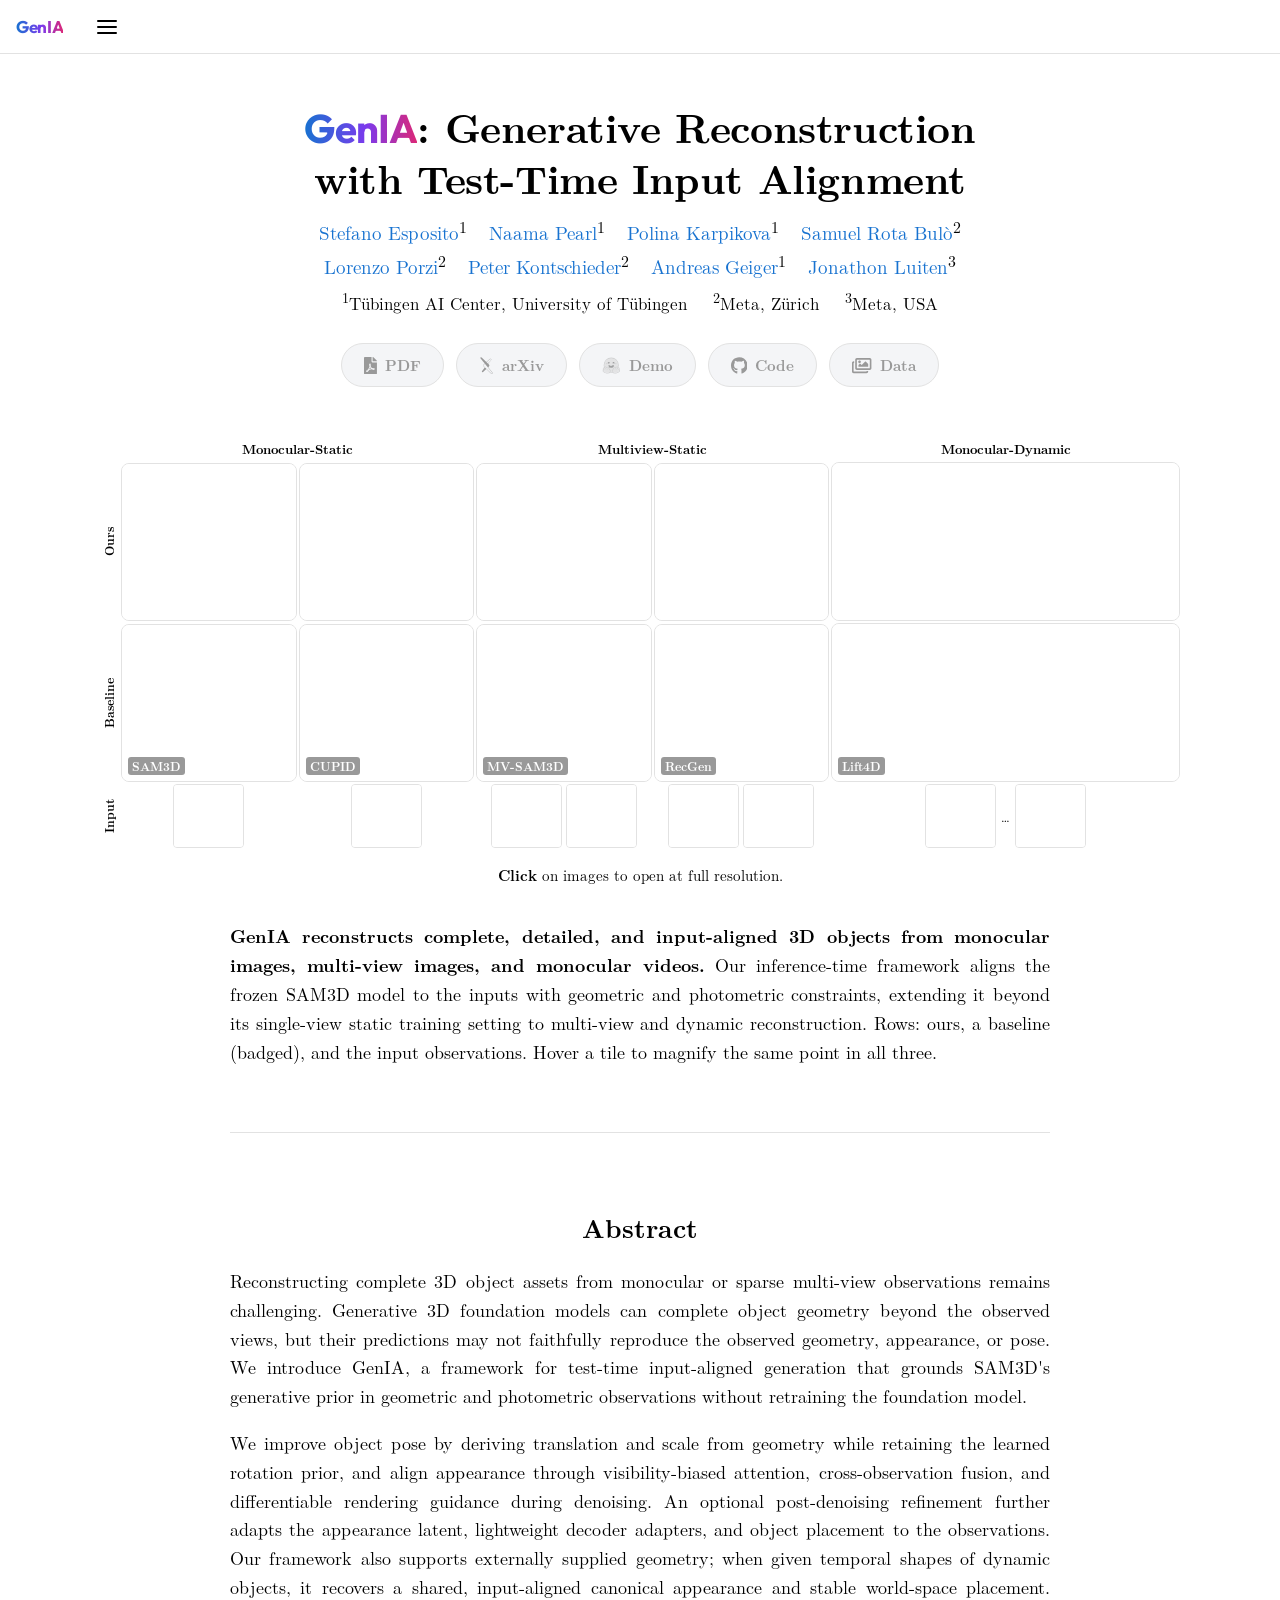
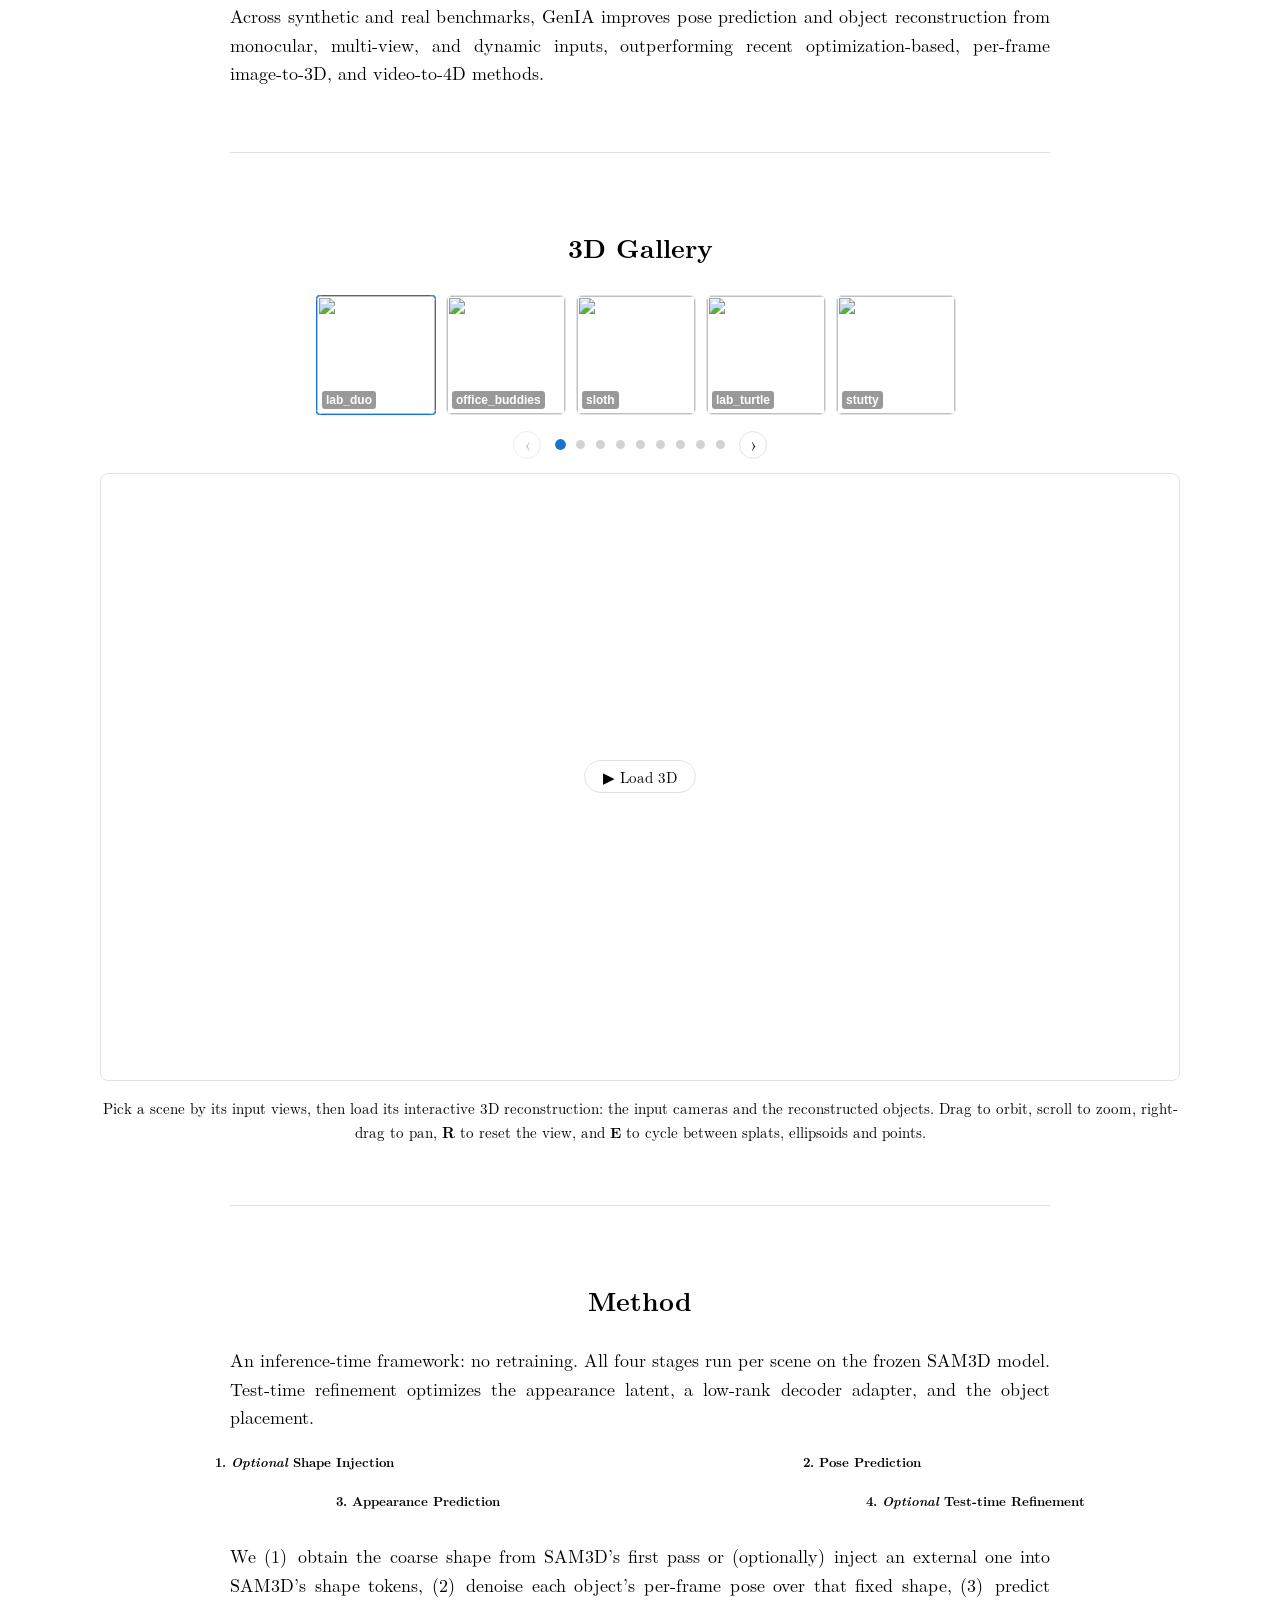
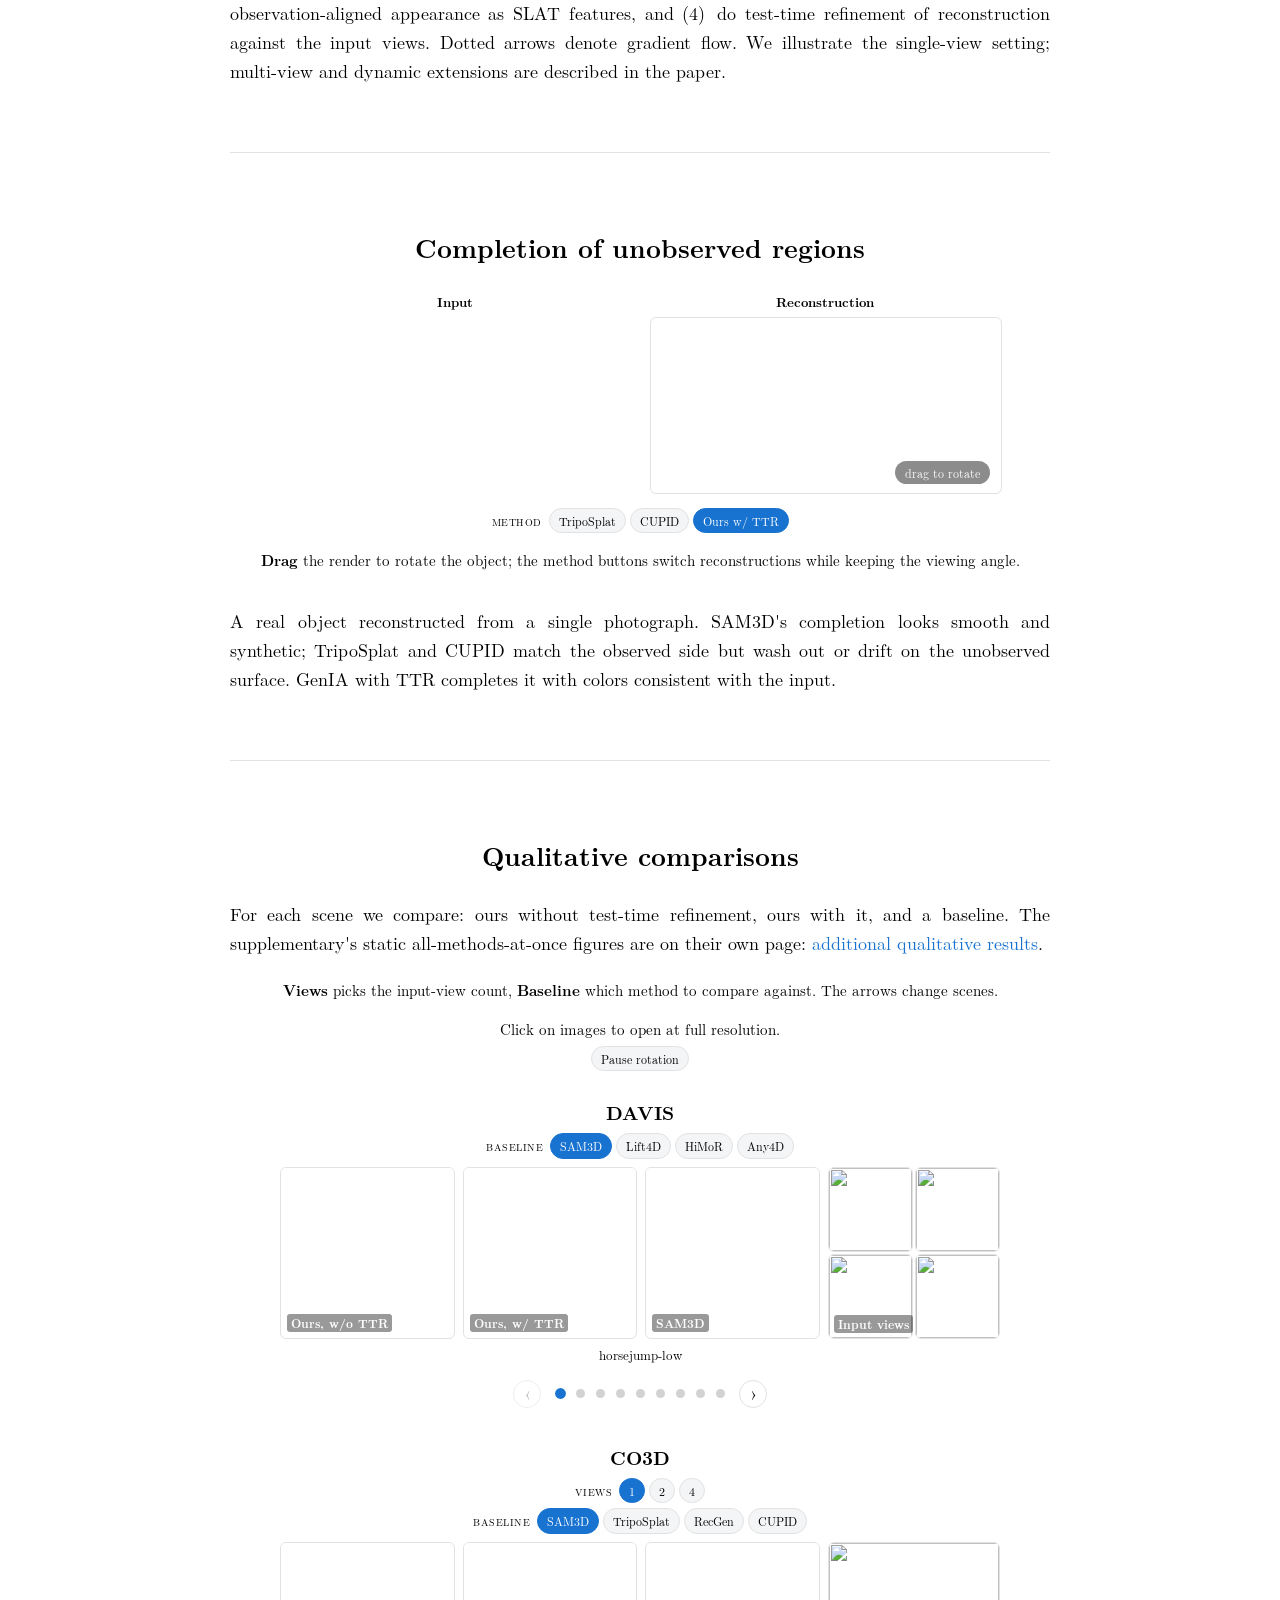
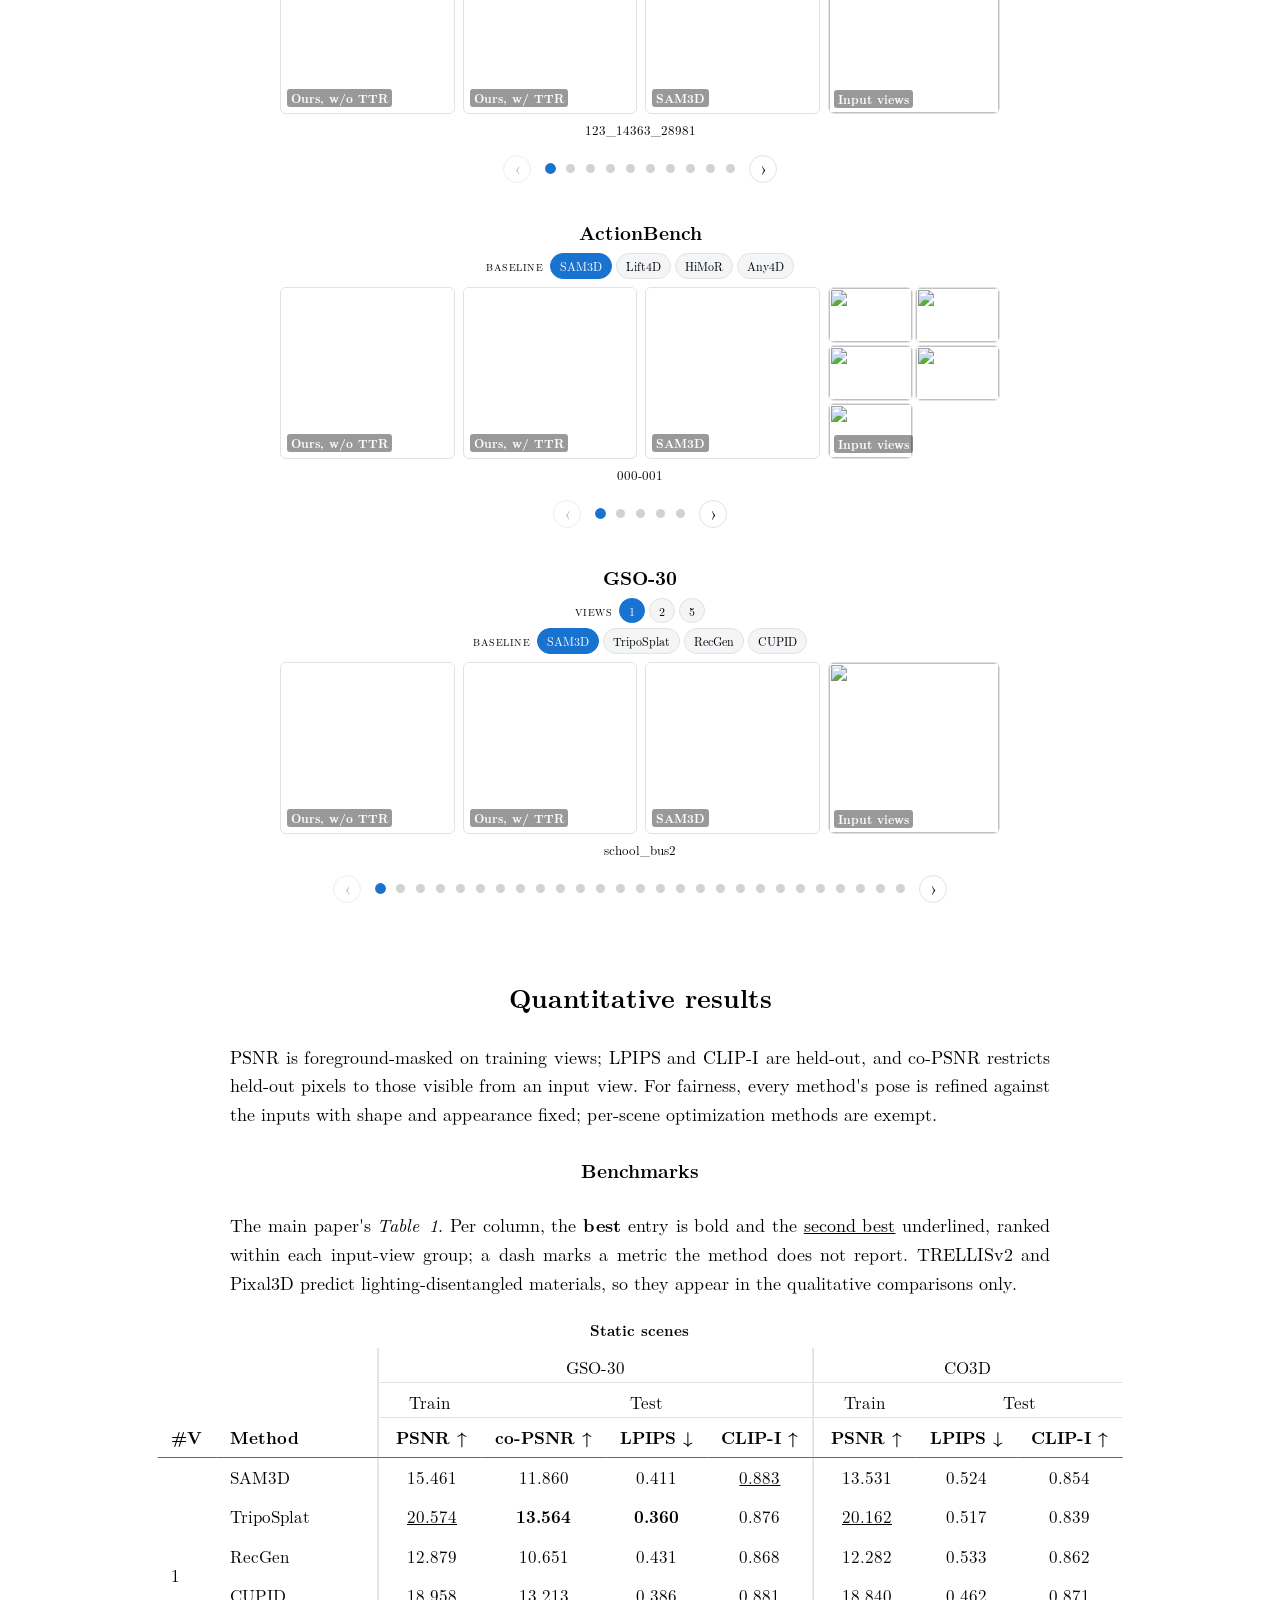
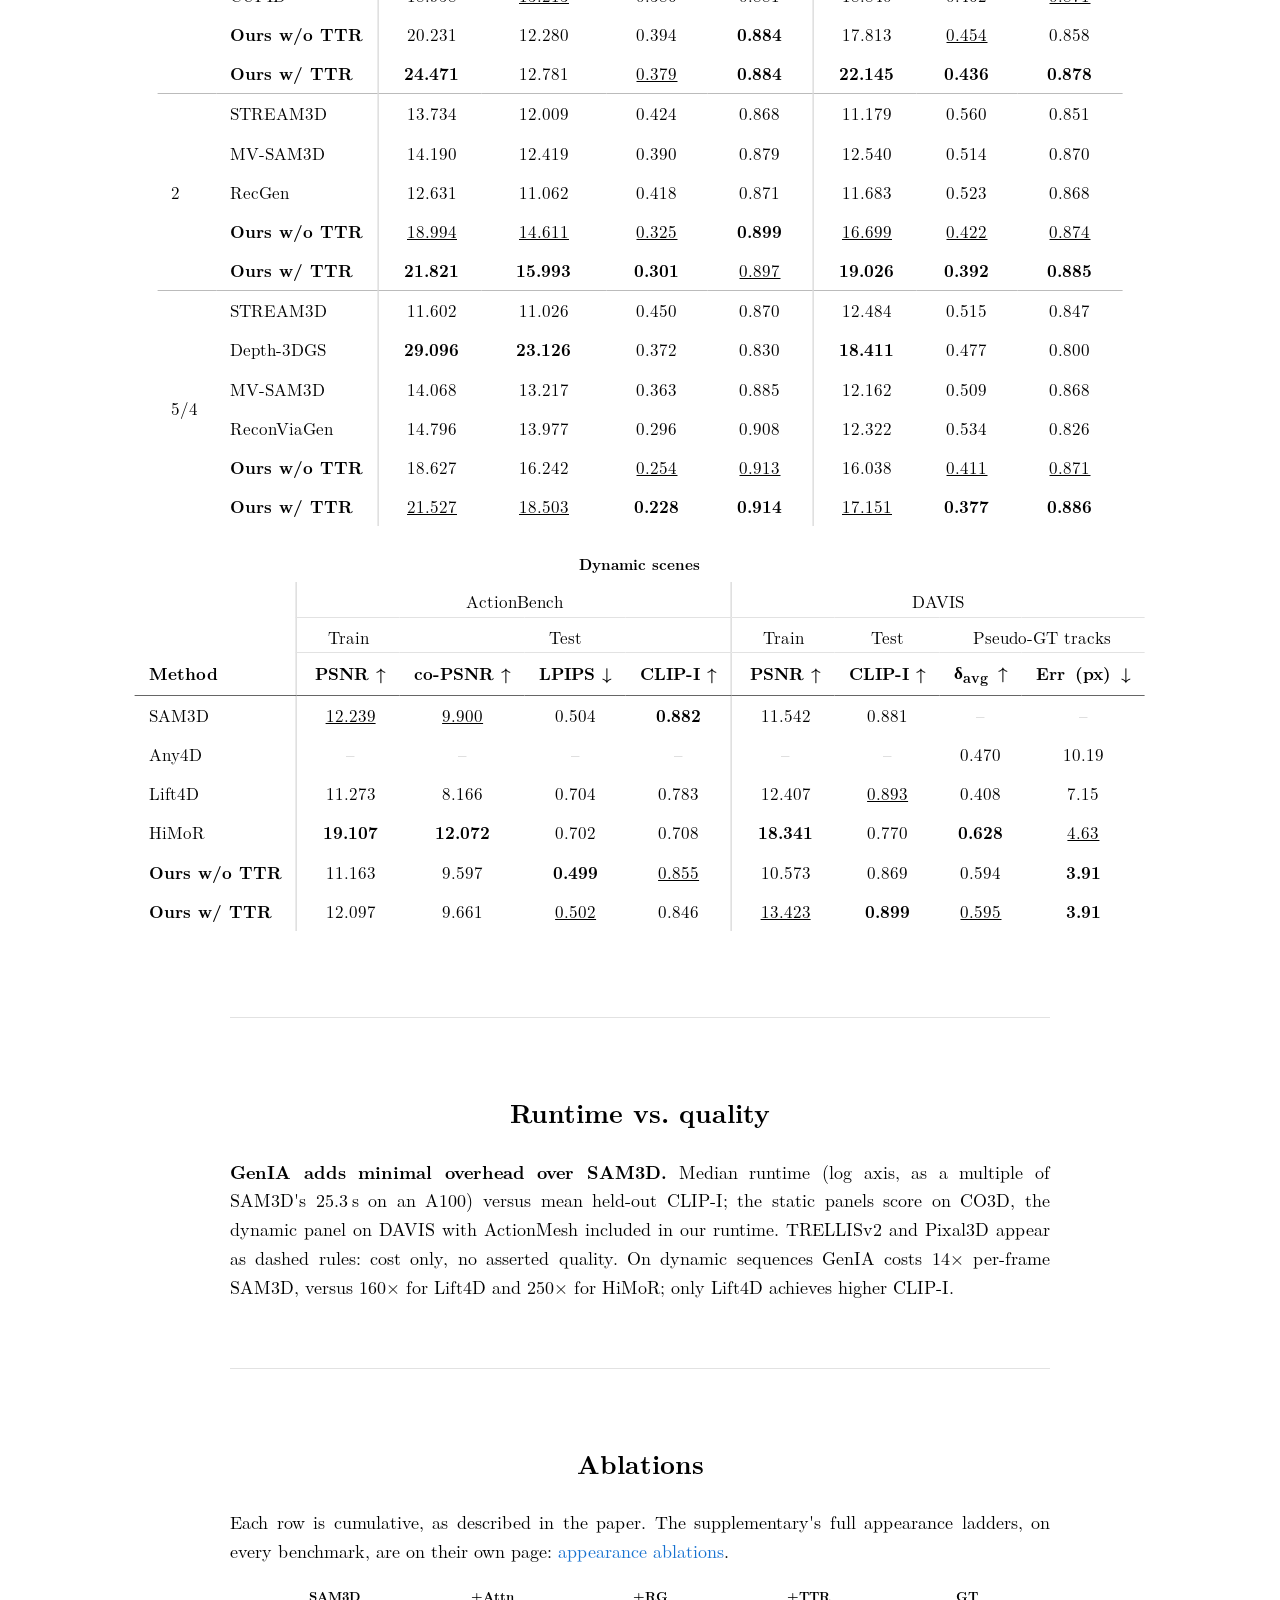
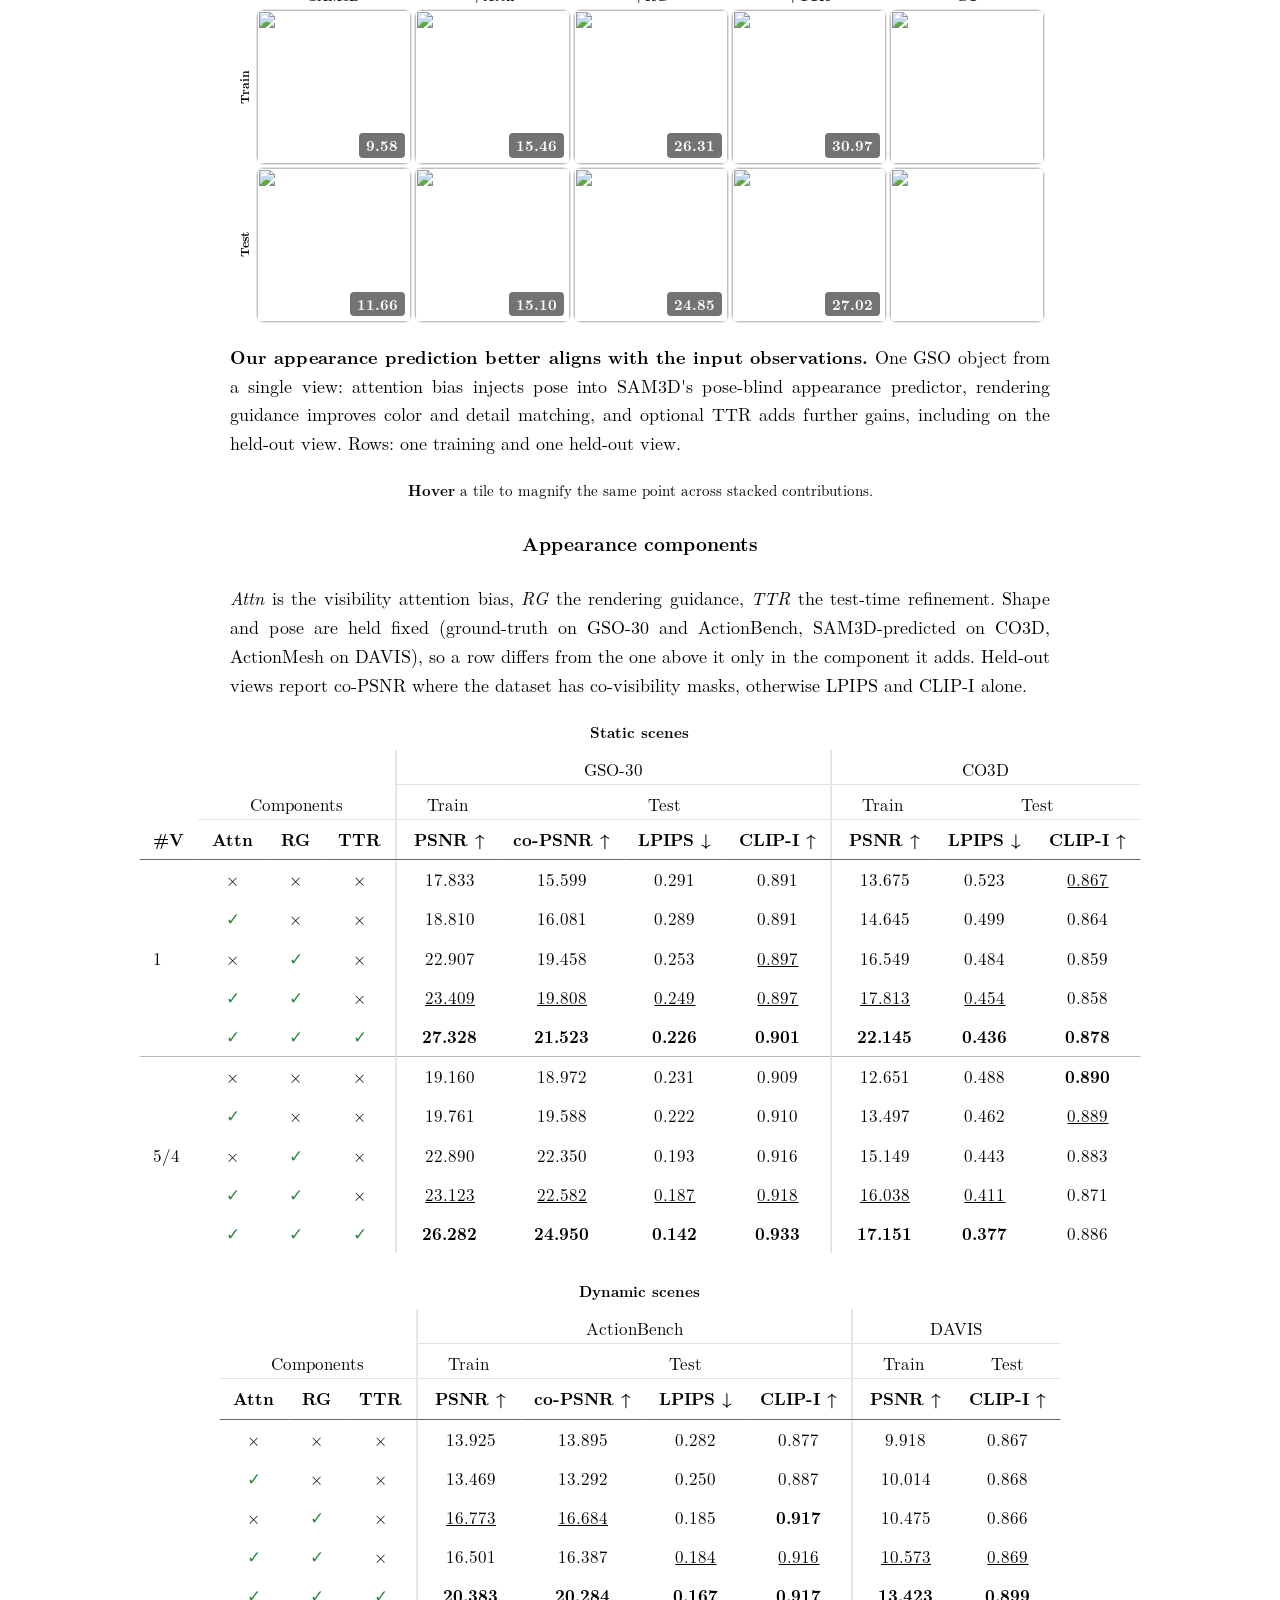
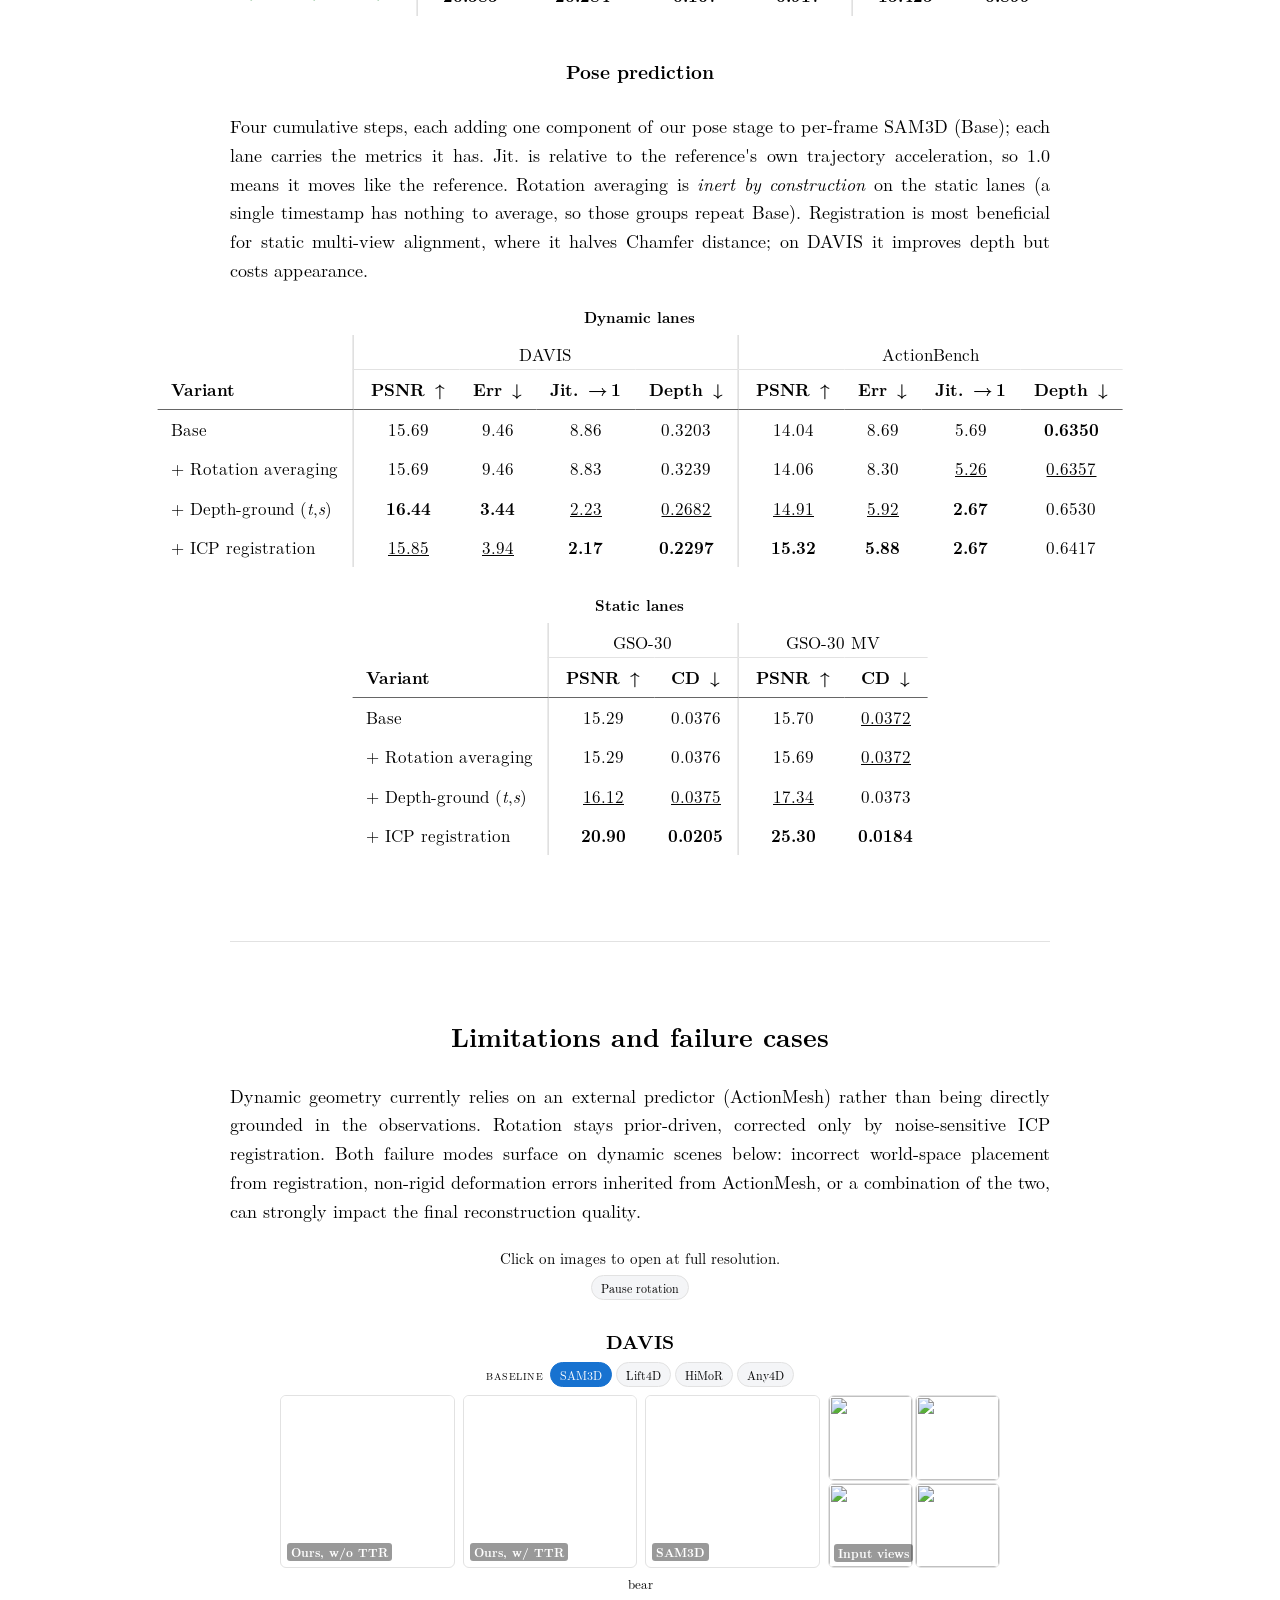
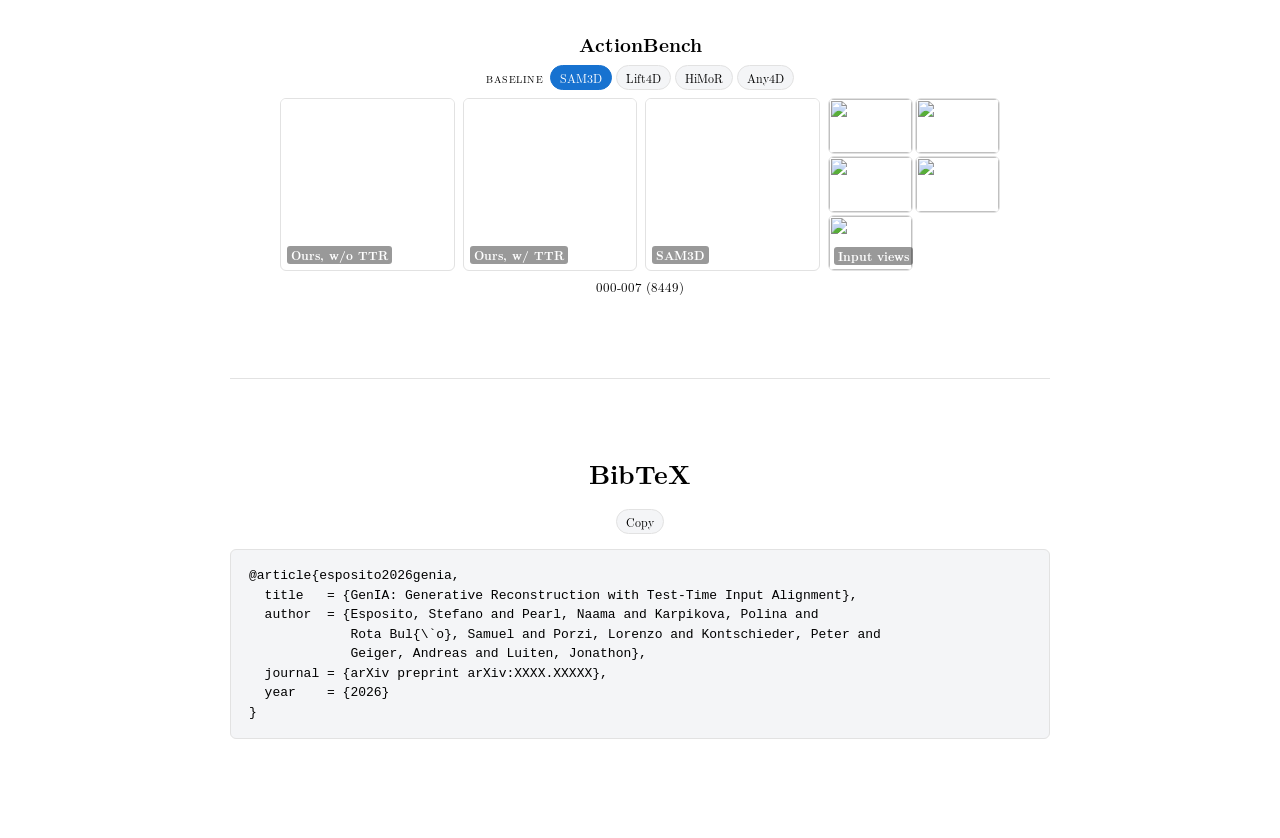
==== index.html @ c3c8086b "GenIA project page Static site (index.html, qualitative.html, ablations.html, css/, js/) with the ge" ====
<!DOCTYPE html>
<html lang="en" data-theme="light">
<head>
<meta charset="utf-8">
<meta name="viewport" content="width=device-width, initial-scale=1">
<!-- <meta name="robots" content="noindex, nofollow"> -->
<title>GenIA: Generative Reconstruction with Test-Time Input Alignment</title>
<link rel="icon" href="data:image/svg+xml,%3Csvg xmlns=%22http://www.w3.org/2000/svg%22 viewBox=%220 0 100 100%22%3E%3Ctext y=%22.9em%22 font-size=%2290%22%3E%F0%9F%90%A2%3C/text%3E%3C/svg%3E">
<!-- No CDN, no web fonts, no analytics: code, styles and fonts are all local.
     The only other host is the media, loaded from Google Cloud Storage
     (`assetBase` in data.js; see js/app.js and upload_assets.py). -->
<!-- Always light for now: data-theme="light" on <html> overrides the system
     preference, and the saved-choice script below is off. To re-enable dark
     mode: drop data-theme from <html>, set color-scheme to "light dark",
     restore the script, and call wireThemeToggle() in js/app.js. -->
<meta name="color-scheme" content="light">
<!-- <script>try { var t = localStorage.getItem('genia-theme'); if (t === 'dark' || t === 'light') document.documentElement.setAttribute('data-theme', t); } catch (e) {}</script> -->
<link rel="stylesheet" href="css/app.css">
</head>
<body>

<!-- ====================================================================== -->
<!-- Sticky section nav. Smooth scrolling is CSS (scroll-behavior on <html>); -->
<!-- js/app.js only lights up the link for the section you are in.            -->
<!-- ====================================================================== -->
<nav class="navbar" id="navbar">
  <div class="navbar-inner">
    <a class="navbar-brand" href="#top"><span class="title-brand">GenIA</span></a>
    <ul class="navbar-links">
      <li><a href="#abstract">Abstract</a></li>
      <li><a href="#gallery3d-sec">Gallery</a></li>
      <li><a href="#method">Method</a></li>
      <li><a href="#completion-sec">Completion</a></li>
      <li><a href="#comparisons-sec">Comparisons</a></li>
      <li><a href="#quantitative">Tables</a></li>
      <li><a href="#runtime-sec">Runtime</a></li>
      <li><a href="#ablations">Ablations</a></li>
      <li><a href="#limitations-sec">Limits</a></li>
      <li><a href="qualitative.html">More results &rarr;</a></li>
      <li><a href="ablations.html">More ablations &rarr;</a></li>
      <li><a href="#bibtex-section">BibTeX</a></li>
    </ul>
  </div>
</nav>

<!-- ====================================================================== -->
<!-- Header                                                                  -->
<!-- ====================================================================== -->
<header class="hero page" id="top">
  <h1 class="title">
    <span class="title-brand">GenIA</span>: Generative Reconstruction<br>with Test-Time Input Alignment
  </h1>
  <p class="authors">
    <span><a href="https://s-esposito.github.io">Stefano Esposito</a><sup>1</sup></span>
    <span><a href="https://naamapearl.github.io/">Naama Pearl</a><sup>1</sup></span>
    <span><a href="https://poliik.github.io/">Polina Karpikova</a><sup>1</sup></span>
    <span><a href="https://scholar.google.com/citations?user=484sccEAAAAJ&amp;hl=it">Samuel Rota Bul&ograve;</a><sup>2</sup></span>
    <br>
    <span><a href="https://scholar.google.it/citations?user=vW1gaVEAAAAJ&amp;hl=it">Lorenzo Porzi</a><sup>2</sup></span>
    <span><a href="https://scholar.google.co.uk/citations?user=CxbDDRMAAAAJ&amp;hl=en">Peter Kontschieder</a><sup>2</sup></span>
    <span><a href="https://www.cvlibs.net/">Andreas Geiger</a><sup>1</sup></span>
    <span><a href="https://scholar.google.com/citations?user=XpOqG0cAAAAJ&amp;hl=en">Jonathon Luiten</a><sup>3</sup></span>
  </p>
  <p class="affiliations">
    <span><sup>1</sup>T&uuml;bingen AI Center, University of T&uuml;bingen</span>
    <span><sup>2</sup>Meta, Z&uuml;rich</span>
    <span><sup>3</sup>Meta, USA</span>
  </p>

  <ul class="links" id="links">
    <!-- populated from PAGE_DATA.links (data.js) -->
  </ul>
</header>

<main class="page">

  <!-- ==================================================================== -->
  <!-- Teaser                                                                -->
  <!-- ==================================================================== -->
  <section>
    <div id="teaser"></div>
    <p class="small muted center"><strong>Click</strong> on images to open at full resolution.</p>
    <p class="section-blurb">
      <strong>GenIA reconstructs complete, detailed, and input-aligned 3D
      objects from monocular images, multi-view images, and monocular
      videos.</strong> Our inference-time framework aligns the frozen SAM3D
      model to the inputs with geometric and photometric constraints,
      extending it beyond its single-view static training setting to
      multi-view and dynamic reconstruction. Rows: ours, a baseline (badged),
      and the input observations. Hover a tile to magnify the same point in
      all three.
    </p>
  </section>

  <hr class="rule">

  <!-- ==================================================================== -->
  <!-- Abstract                                                              -->
  <!-- ==================================================================== -->
  <section class="column" id="abstract">
    <h2 class="section-title">Abstract</h2>
    <p class="justify">
      Reconstructing complete 3D object assets from monocular or sparse
      multi-view observations remains challenging. Generative 3D foundation
      models can complete object geometry beyond the observed views, but their
      predictions may not faithfully reproduce the observed geometry,
      appearance, or pose. We introduce GenIA, a framework for test-time
      input-aligned generation that grounds SAM3D's generative prior in
      geometric and photometric observations without retraining the foundation
      model.
    </p>
    <p class="justify">
      We improve object pose by deriving translation and scale from geometry
      while retaining the learned rotation prior, and align appearance through
      visibility-biased attention, cross-observation fusion, and differentiable
      rendering guidance during denoising. An optional post-denoising
      refinement further adapts the appearance latent, lightweight decoder
      adapters, and object placement to the observations. Our framework also
      supports externally supplied geometry; when given temporal shapes of
      dynamic objects, it recovers a shared, input-aligned canonical appearance
      and stable world-space placement. Across synthetic and real benchmarks,
      GenIA improves pose prediction and object reconstruction from monocular,
      multi-view, and dynamic inputs, outperforming recent optimization-based,
      per-frame image-to-3D, and video-to-4D methods.
    </p>
  </section>

  <hr class="rule">

  <!-- ==================================================================== -->
  <!-- 3D gallery  (built by js/app.js from data.js; see mountGallery3d)     -->
  <!-- ==================================================================== -->
  <section id="gallery3d-sec">
    <h2 class="section-title">3D Gallery</h2>
    <div id="gallery3d"></div>
    <p class="small muted center">
      Pick a scene by its input views, then load its interactive 3D
      reconstruction: the input cameras and the reconstructed objects. Drag to orbit,
      scroll to zoom, right-drag to pan, <strong>R</strong> to reset the view,
      and <strong>E</strong> to cycle between splats, ellipsoids and points.
    </p>
  </section>

  <hr class="rule">

  <!-- ==================================================================== -->
  <!-- Method                                                                -->
  <!-- ==================================================================== -->
  <section id="method">
    <h2 class="section-title">Method</h2>
    <p class="section-blurb">
      An inference-time framework: no retraining. All four stages run per
      scene on the frozen SAM3D model. Test-time refinement optimizes
      the appearance latent, a low-rank decoder adapter, and the object
      placement.
    </p>
    <div id="pipeline"></div>
    <p class="section-blurb">
      We (1)&nbsp;obtain the coarse shape from SAM3D’s first pass or (optionally) inject an external
      one into SAM3D’s shape tokens, (2)&nbsp;denoise each object’s per-frame pose over that fixed shape, (3)&nbsp;predict observation-aligned
      appearance as SLAT features, and (4)&nbsp;do test-time refinement of reconstruction against the input views. Dotted
      arrows denote gradient flow. We illustrate the single-view setting; multi-view and dynamic extensions are described in the paper.
    </p>
  </section>

  <hr class="rule">

  <!-- ==================================================================== -->
  <!-- Completion figure  (panels mounted by js/app.js from data.js)         -->
  <!-- ==================================================================== -->
  <section id="completion-sec">
    <h2 class="section-title">Completion of unobserved regions</h2>
    <div id="completion"></div>
    <p class="small muted center"><strong>Drag</strong> the render to rotate the object; the method
      buttons switch reconstructions while keeping the viewing angle.</p>
    <p class="section-blurb">
      A real object reconstructed from a single photograph. SAM3D's completion
      looks smooth and synthetic; TripoSplat and CUPID match the observed side
      but wash out or drift on the unobserved surface. GenIA with TTR
      completes it with colors consistent with the input.
    </p>
  </section>

  <hr class="rule">

  <!-- ==================================================================== -->
  <!-- Qualitative comparisons  (built by js/app.js from data.js)            -->
  <!-- ==================================================================== -->
  <section id="comparisons-sec">
    <h2 class="section-title">Qualitative comparisons</h2>
    <p class="section-blurb">
      For each scene we compare: ours without test-time refinement,
      ours with it, and a baseline. The supplementary's
      static all-methods-at-once figures are on their own page:
      <a href="qualitative.html">additional qualitative results</a>.
    </p>
    <p class="small muted center">
      <strong>Views</strong> picks the
      input-view count, <strong>Baseline</strong> which method to compare against. The arrows change scenes.
    </p>
    
    <div id="comparisons"></div>
  </section>

  <!-- ==================================================================== -->
  <!-- Quantitative results  (built by js/app.js from tables.js)             -->
  <!-- ==================================================================== -->
  <section id="quantitative">
    <h2 class="section-title">Quantitative results</h2>
    <p class="section-blurb">
      PSNR is foreground-masked on training views; LPIPS and CLIP-I are
      held-out, and co-PSNR restricts held-out pixels to those visible from an
      input view. For fairness, every method's pose is refined against the
      inputs with shape and appearance fixed; per-scene optimization methods
      are exempt.
    </p>
    <div id="tables-results"></div>
  </section>

  <hr class="rule">

  <!-- ==================================================================== -->
  <!-- Runtime vs quality  (image mounted by js/app.js from data.js)         -->
  <!-- ==================================================================== -->
  <section id="runtime-sec">
    <h2 class="section-title">Runtime vs. quality</h2>
    <div id="runtime"></div>
    <p class="section-blurb">
      <strong>GenIA adds minimal overhead over SAM3D.</strong> Median runtime
      (log axis, as a multiple of SAM3D's 25.3&thinsp;s on an A100) versus
      mean held-out CLIP-I; the static panels score on CO3D, the dynamic panel
      on DAVIS with ActionMesh included in our runtime. TRELLISv2 and Pixal3D
      appear as dashed rules: cost only, no asserted quality. On dynamic
      sequences GenIA costs 14&times; per-frame SAM3D, versus 160&times; for
      Lift4D and 250&times; for HiMoR; only Lift4D achieves higher CLIP-I.
    </p>
  </section>

  <hr class="rule">

  <!-- ==================================================================== -->
  <!-- Ablations  (built by js/app.js from tables.js)                        -->
  <!-- ==================================================================== -->
  <section id="ablations">
    <h2 class="section-title">Ablations</h2>
    <p class="section-blurb">
      Each row is cumulative, as described in the paper. The
      supplementary's full appearance ladders, on every benchmark, are on their
      own page: <a href="ablations.html">appearance ablations</a>.
    </p>
    <div id="appearance"></div>
    <p class="section-blurb">
      <strong>Our appearance prediction better aligns with the input
      observations.</strong> One GSO object from a single view: attention bias
      injects pose into SAM3D's pose-blind appearance predictor, rendering
      guidance improves color and detail matching, and optional TTR adds
      further gains, including on the held-out view. Rows: one training and
      one held-out view.
    </p>
    <p class="small muted center">
      <strong>Hover</strong> a tile to magnify the same point across stacked contributions.
    </p>
    
    <div id="tables-ablations"></div>
  </section>

  <hr class="rule">

  <!-- ==================================================================== -->
  <!-- Limitations and failure cases  (built by js/app.js from data.js)      -->
  <!-- ==================================================================== -->
  <section id="limitations-sec">
    <h2 class="section-title">Limitations and failure cases</h2>
    <p class="section-blurb">
      Dynamic geometry currently relies on an external predictor
      (ActionMesh) rather than being directly grounded in the observations.
      Rotation stays prior-driven, corrected only by noise-sensitive
      ICP registration. Both failure modes surface on dynamic scenes below:
      incorrect world-space placement from registration, non-rigid
      deformation errors inherited from ActionMesh, or a combination of the
      two, can strongly impact the final reconstruction quality.
    </p>
    <div id="limitations"></div>
  </section>

  <hr class="rule">

  <!-- ==================================================================== -->
  <!-- BibTeX — arXiv entry with a placeholder id (XXXX.XXXXX) until the     -->
  <!-- preprint is out; fill in the real id then. The Copy button is wired by -->
  <!-- wireCopy() in app.js.                                                  -->
  <!-- ==================================================================== -->
  <section class="column" id="bibtex-section">
    <h2 class="section-title">BibTeX</h2>
    <p class="center small">
      <button type="button" class="chip" id="copy-bibtex">Copy</button>
    </p>
<pre class="bibtex" id="bibtex">@article{esposito2026genia,
  title   = {GenIA: Generative Reconstruction with Test-Time Input Alignment},
  author  = {Esposito, Stefano and Pearl, Naama and Karpikova, Polina and
             Rota Bul{\`o}, Samuel and Porzi, Lorenzo and Kontschieder, Peter and
             Geiger, Andreas and Luiten, Jonathon},
  journal = {arXiv preprint arXiv:XXXX.XXXXX},
  year    = {2026}
}</pre>
  </section>

  <footer class="page-footer column">
    <!-- empty for now; the footer is hidden in css/app.css until it has content -->
  </footer>

</main>

<script src="data.js"></script>
<script src="tables.js"></script>
<script src="js/app.js"></script>
</body>
</html>
---- css/app.css ----
/* ---------------------------------------------------------------------------
 * GenIA project page — styling.
 *
 * Deliberately dependency-free: no Bootstrap, no CDN, and the body font below
 * is EMBEDDED (a data: URI, no request) rather than linked from a font CDN.
 * The only external host the page talks to is the media bucket (data.js
 * `assetBase`).
 * Visual identity follows https://dorverbin.github.io/refnerf/ (link colors,
 * narrow centered column, pill link row).
 *
 * Light and dark themes (tokens in :root). Every render is composited on WHITE,
 * so media stays on --media-bg (white) in both: the dark theme darkens the page
 * around the figures, never the figures themselves.
 * ------------------------------------------------------------------------- */

/* Latin Modern Roman: the OTF re-release of Computer Modern, which is what the
 * paper itself renders in — main.tex loads no font package (`times` is
 * commented out in sty/preamble.tex), so LaTeX's `article` class default
 * stands. Subsetted to this page's own character set (Latin-1 + the arrows,
 * dashes, delta and checkmark its tables and captions use — see
 * scripts/subset_lm.py in the repo's tooling notes) and embedded as WOFF2, so
 * matching the paper costs no network request. Weight/style pick the right
 * face automatically through ordinary CSS bold/italic. */
@font-face {
  font-family: 'LM Roman';
  font-weight: 400;
  font-style: normal;
  font-display: swap;
  src: url([data-uri]) format('woff2');
}
@font-face {
  font-family: 'LM Roman';
  font-weight: 400;
  font-style: italic;
  font-display: swap;
  src: url([data-uri]) format('woff2');
}
@font-face {
  font-family: 'LM Roman';
  font-weight: 700;
  font-style: normal;
  font-display: swap;
  src: url([data-uri]) format('woff2');
}
@font-face {
  font-family: 'LM Roman';
  font-weight: 700;
  font-style: italic;
  font-display: swap;
  src: url([data-uri]) format('woff2');
}

:root {
  --link: #1772d0;
  --link-hover: #f09228;
  --ink: #000;
  --ink-soft: #000;
  --rule: #e2e2e2;
  --chip: #f4f5f7;
  --chip-active: #1772d0;
  /* Surfaces and lines (the dark theme below redefines all of these). */
  --bg: #fff;
  --nav-bg: rgba(255, 255, 255, 0.94);
  --media-bg: #fff;          /* renders are composited on white: media stays on white in BOTH themes */
  --rule-strong: #666;       /* table header underline */
  --rule-mid: #bbb;          /* table row-group separator */
  --divider: #ccc;           /* dataset / figure-group dividers */
  --muted: #aaa;
  --faint: #d2d2d2;          /* pager dots */
  --disabled-bg: #fafafa;
  --disabled-border: #eee;
  --disabled-ink: #b5b5b5;
  --pill-bg: #262626;
  --pill-ink: #fff;
  --pill-off-ink: #999;
  --mark-on: #2e8b3d;
  --mark-fail: #c0392b;
  --mark-warn: #d68910;
  --note-bg: #fdf7e7;
  --note-border: #f0d9a0;
  --brand-a: #1772d0;
  --brand-b: #7c3aed;
  --brand-c: #db2777;
  --scroll-shadow: rgba(0, 0, 0, 0.18);
  --surface: #fff;           /* raised elements: dropdown menu, pager buttons */
  --shadow: rgba(0, 0, 0, 0.08);
  --page: 1080px;
  --column: 820px;

  /* Type scale — EVERY font-size on the page reads one of these, by name;
   * none is a literal pixel value in its own rule. That is the single control
   * this file has over its own type: retuning any role (or the whole page,
   * via --fs-base, which is also what unstyled prose inherits) is one edit
   * here, not a hunt through ~35 rules for a bespoke number that may or may
   * not relate to any other. The mobile breakpoint below redefines exactly
   * three of these and every element that uses them rescales with no rule of
   * its own — that is the same mechanism, not a special case of it. */
  --fs-micro: 10px;   /* chip-label eyebrow text */
  --fs-xs:    12px;   /* rotated/small labels, badges, tiny table cells */
  --fs-sm:    13px;   /* captions, code, footer, secondary table/figure text */
  --fs-md:    14px;   /* nav, controls, blurbs one step below body */
  --fs-base:  18px;   /* body prose — the page's reading size */
  --fs-lg:    15px;   /* link pills, emphasized small text */
  --fs-xl:    17px;   /* nav, venue line, result tables, figure band labels */
  --fs-2xl:   19px;   /* subtitles */
  --fs-h2:    26px;   /* section titles */
  --fs-h1:    40px;   /* the page title */
}

:root { color-scheme: light; }

/* Dark theme: follows the visitor's system setting, unless the navbar toggle
 * (js/app.js wireThemeToggle, which sets data-theme on <html> and remembers
 * it) picks one. The same values twice: once for an explicit choice, once for
 * the system preference when no choice was made. Following common dark-UI
 * practice: no pure black or white (a cool, blue-shifted dark grey and an
 * off-white), elevation shown by LIGHTER surfaces (--nav-bg, --surface), and
 * stronger shadows than in light mode. Media stays on --media-bg
 * (white) in both themes, since every render is composited on white. */
:root[data-theme="dark"] {
  color-scheme: dark;
  --link: #5aa9ff;
  --ink: #e3e5e8;
  --ink-soft: #e3e5e8;
  --rule: #3a3f48;
  --chip: #2b3039;
  --chip-active: #2f80ed;
  --bg: #1b1e24;
  --nav-bg: rgba(35, 39, 46, 0.94);
  --rule-strong: #8a8f98;
  --rule-mid: #4b515b;
  --divider: #4b515b;
  --muted: #868c96;
  --faint: #464c56;
  --disabled-bg: #22262d;
  --disabled-border: #333842;
  --disabled-ink: #676d77;
  --pill-bg: #e3e5e8;
  --pill-ink: #1b1e24;
  --pill-off-ink: #858a92;
  --mark-on: #4cc46a;
  --mark-fail: #ff6b5b;
  --mark-warn: #f0b429;
  --note-bg: #2a2416;
  --note-border: #6b5a2a;
  --brand-a: #4f9dff;
  --brand-b: #a78bfa;
  --brand-c: #f472b6;
  --scroll-shadow: rgba(255, 255, 255, 0.16);
  --surface: #262a32;
  --shadow: rgba(0, 0, 0, 0.5);
}
@media (prefers-color-scheme: dark) {
  :root:not([data-theme="light"]) {
    color-scheme: dark;
    --link: #5aa9ff;
    --ink: #e3e5e8;
    --ink-soft: #e3e5e8;
    --rule: #3a3f48;
    --chip: #2b3039;
    --chip-active: #2f80ed;
    --bg: #1b1e24;
    --nav-bg: rgba(35, 39, 46, 0.94);
    --rule-strong: #8a8f98;
    --rule-mid: #4b515b;
    --divider: #4b515b;
    --muted: #868c96;
    --faint: #464c56;
    --disabled-bg: #22262d;
    --disabled-border: #333842;
    --disabled-ink: #676d77;
    --pill-bg: #e3e5e8;
    --pill-ink: #1b1e24;
    --pill-off-ink: #858a92;
    --mark-on: #4cc46a;
    --mark-fail: #ff6b5b;
    --mark-warn: #f0b429;
    --note-bg: #2a2416;
    --note-border: #6b5a2a;
    --brand-a: #4f9dff;
    --brand-b: #a78bfa;
    --brand-c: #f472b6;
    --scroll-shadow: rgba(255, 255, 255, 0.16);
    --surface: #262a32;
    --shadow: rgba(0, 0, 0, 0.5);
  }
}

/* The scripts hide things by setting the `hidden` attribute. The UA's own
 * [hidden] rule loses to any author `display: flex/grid`, so restate it once
 * with !important instead of once per component. */
[hidden] { display: none !important; }

html {
  -webkit-text-size-adjust: 100%;
  scroll-behavior: smooth;   /* the nav's smooth motion; no JS involved */
}
@media (prefers-reduced-motion: reduce) {
  html { scroll-behavior: auto; }
}

body {
  margin: 0;
  padding: 0 16px 80px;
  color: var(--ink);
  background: var(--bg);
  font-family: 'LM Roman', Georgia, 'Times New Roman', Times, serif;
  /* Latin Modern Roman's x-height (and overall weight) reads noticeably
   * smaller than the sans stack this replaced at an equal declared size, so
   * the base size is bumped to compensate — this is the size unstyled prose
   * (the abstract, section blurbs) actually renders at. */
  font-size: var(--fs-base);
  line-height: 1.6;
}

a { color: var(--link); text-decoration: none; }
a:hover, a:focus { color: var(--link-hover); text-decoration: none; }

.page { max-width: var(--page); margin: 0 auto; }
.column { max-width: var(--column); margin: 0 auto; }
.center { text-align: center; }
.muted { color: var(--ink-soft); }
.small { font-size: var(--fs-lg); }

/* Media always on white (--media-bg): many renders are transparent cut-outs
 * made to be seen on white, which in the dark theme would otherwise float on
 * the dark page. A no-op in the light theme. */
main img, main video { background-color: var(--media-bg); }

/* --- sticky section nav -------------------------------------------------- */

.navbar {
  position: sticky;
  top: 0;
  z-index: 50;
  margin: 0 -16px;                    /* cancel the body's side padding */
  padding: 0 16px;
  background: var(--nav-bg);
  backdrop-filter: blur(8px);
  -webkit-backdrop-filter: blur(8px);
  border-bottom: 1px solid var(--rule);
}
.navbar-inner {
  /* wider than the page body's `--page`: with the Limitations and BibTeX
     links added, the link row no longer fits at that width and silently
     scrolled sideways (overflow-x: auto below, no visible scrollbar)
     instead of showing every section. */
  max-width: 1440px;
  margin: 0 auto;
  display: flex;
  align-items: center;
  gap: 24px;
}
.navbar-brand {
  font-weight: 700;
  font-size: var(--fs-xl);
  color: var(--ink);
  white-space: nowrap;
  padding: 13px 0;
}
.navbar-brand:hover { color: var(--link); }
/* The gradient word ignores `color`, so hover dims it instead. */
.navbar-brand:hover .title-brand { opacity: 0.75; }
.navbar-links {
  list-style: none;
  display: flex;
  gap: 2px;
  margin: 0 0 0 auto;
  padding: 0;
  overflow-x: auto;
  scrollbar-width: none;
}
.navbar-links::-webkit-scrollbar { display: none; }
.navbar-links a {
  display: block;
  padding: 13px 11px 11px;
  font-size: var(--fs-xl);
  color: var(--ink-soft);
  border-bottom: 2px solid transparent;
  white-space: nowrap;
}
.navbar-links a:hover { color: var(--link); }
.navbar-links a.active {
  color: var(--link);
  border-bottom-color: var(--link);
  font-weight: 700;
}

/* keep a linked heading clear of the sticky bar */
section[id] { scroll-margin-top: 56px; }

.theme-toggle {
  padding: 8px;
  margin-left: 4px;
  border: 0;
  background: none;
  color: var(--ink);
  cursor: pointer;
  line-height: 0;
}
.theme-toggle:hover { color: var(--link); }
.theme-toggle svg { width: 20px; height: 20px; }
/* Collapsed, the links are gone: the toggle takes over their right-push. */
.navbar.nav-collapsed .theme-toggle { margin-left: auto; }
.navbar.nav-collapsed .navbar-toggle { margin-left: 0; }

/* Hamburger menu. js/app.js (wireNavMenu) adds the toggle button and sets
 * .nav-collapsed whenever the link row does not fit beside the brand, measured
 * rather than tied to a breakpoint, since each page has a different number of
 * links. Collapsed, the links become a full-width dropdown under the bar. */
.navbar-toggle {
  display: none;
  margin-left: auto;
  padding: 8px;
  border: 0;
  background: none;
  color: var(--ink);
  cursor: pointer;
  line-height: 0;
}
.navbar-toggle:hover { color: var(--link); }
.navbar-toggle svg { width: 24px; height: 24px; }
.navbar.nav-collapsed .navbar-toggle { display: block; }
.navbar.nav-collapsed .navbar-links { display: none; }
.navbar.nav-collapsed.nav-open .navbar-links {
  display: flex;
  flex-direction: column;
  position: absolute;
  top: 100%;
  right: 16px;
  min-width: 240px;
  margin: 0;
  padding: 6px 16px 10px;
  background: var(--surface);
  border: 1px solid var(--rule);
  border-radius: 0 0 8px 8px;
  box-shadow: 0 8px 16px var(--shadow);
  max-height: calc(100vh - 56px);
  overflow-y: auto;
}
/* On a phone the panel spans the full width instead. */
@media (max-width: 720px) {
  .navbar.nav-collapsed.nav-open .navbar-links {
    left: 0; right: 0; min-width: 0;
    border-width: 0 0 1px; border-radius: 0;
  }
}
.navbar.nav-collapsed.nav-open .navbar-links a {
  padding: 10px 4px;
  border-bottom: 0;
  border-left: 2px solid transparent;
}
.navbar.nav-collapsed.nav-open .navbar-links a.active {
  border-left-color: var(--link);
  padding-left: 10px;
}

/* --- header ------------------------------------------------------------- */

header.hero { padding: 48px 0 8px; text-align: center; }

/* "GenIA" in the title and the navbar brand: Outfit Bold, gradient-filled. Outfit is Copyright
 * 2021 The Outfit Project Authors (github.com/Outfitio/Outfit-Fonts), SIL Open
 * Font License 1.1 (no Reserved Font Name); both notices are kept in the
 * embedded font's name table. Instanced at wght 700 from the variable font
 * and subset to the glyphs of "GenIA" (WOFF2, 1.1 KB, no request) — re-run
 * that subset (fontTools) if the word ever changes. */
@font-face {
  font-family: 'Outfit GenIA';
  font-weight: 700;
  font-style: normal;
  font-display: block;
  src: url([data-uri]) format('woff2');
}
.title-brand {
  font-family: 'Outfit GenIA', system-ui, -apple-system, 'Segoe UI', sans-serif;
  font-weight: 700;
  letter-spacing: -0.02em;
  background: linear-gradient(90deg, var(--brand-a) 0%, var(--brand-b) 55%, var(--brand-c) 100%);
  -webkit-background-clip: text;
  background-clip: text;
  -webkit-text-fill-color: transparent;
  color: transparent;
}

h1.title {
  font-size: var(--fs-h1);
  line-height: 1.25;
  font-weight: 700;
  margin: 0 0 10px;
  letter-spacing: -0.01em;
}

.venue { font-size: var(--fs-xl); color: var(--ink-soft); margin: 0 0 6px; }

.authors { font-size: var(--fs-2xl); line-height: 1.6; margin: 0 0 4px; }
.authors > span { white-space: nowrap; margin: 0 8px; }
.affiliations { font-size: var(--fs-xl); color: var(--ink-soft); margin: 0 0 6px; }
.affiliations span { white-space: nowrap; margin: 0 10px; }
/* The longest affiliation is wider than a small phone: let it wrap there. */
@media (max-width: 720px) { .affiliations span { white-space: normal; display: inline-block; } }

/* --- link pills --------------------------------------------------------- */

ul.links {
  list-style: none;
  padding: 0;
  margin: 26px 0 10px;
  display: flex;
  flex-wrap: wrap;
  justify-content: center;
  gap: 12px;
}
ul.links a {
  display: inline-flex;
  align-items: center;
  gap: 8px;
  padding: 9px 22px;
  border: 1px solid transparent;   /* same size as a bordered (disabled) pill */
  border-radius: 999px;
  background: var(--pill-bg);
  color: var(--pill-ink);
  font-weight: 700;
  font-size: var(--fs-lg);
}
ul.links a svg { height: 1.15em; width: auto; flex: none; }
ul.links a:hover { background: var(--link); color: #fff; }
ul.links a.disabled { background: var(--chip); color: var(--pill-off-ink); border-color: var(--rule); pointer-events: none; }
/* The multicolour HF logo ignores the pill's text colour, so grey it out here. */
ul.links a.disabled svg.multicolor { filter: grayscale(1); opacity: 0.45; }

/* --- sections ----------------------------------------------------------- */

section { padding: 34px 0 6px; }

h2.section-title {
  font-size: var(--fs-h2);
  font-weight: 700;
  margin: 0 0 4px;
  text-align: center;
}
h3.sub-title { font-size: var(--fs-2xl); font-weight: 700; margin: 26px 0 6px; }

.section-blurb { color: var(--ink); margin: 0 auto 20px; max-width: var(--column); text-align: justify; padding-top: 20px; }

/* No blurb sits between the heading and this figure, so it needs its own gap. */
#completion-sec #completion { margin-top: 24px; }

hr.rule { border: 0; border-top: 1px solid var(--rule); margin: 40px auto; max-width: var(--column); }

p.justify { text-align: justify; }

/* --- selector chips ----------------------------------------------------- */

/* The selectors above a comparison block: Views on its own centered line,
 * then vs below it -- each label sits against its own chips instead of
 * costing a caption line. Both lines wrap on their own when a block gets
 * narrow. */
.controls {
  display: flex;
  flex-direction: column;
  align-items: center;
  gap: 5px;
  margin: 0 auto 8px;
}
.chip-row {
  display: flex;
  flex-wrap: wrap;
  align-items: baseline;
  gap: 4px 7px;
}

.chip-label {
  font-size: var(--fs-micro);
  text-transform: uppercase;
  letter-spacing: 0.05em;
  color: var(--ink-soft);
  white-space: nowrap;
}
.chip-group { display: flex; flex-wrap: wrap; gap: 4px; }

button.chip {
  font: inherit;
  font-size: var(--fs-xs);
  padding: 2px 9px;
  border: 1px solid var(--rule);
  border-radius: 999px;
  background: var(--chip);
  color: var(--ink);
  cursor: pointer;
  transition: background 0.15s, color 0.15s, border-color 0.15s;
}
button.chip:hover:not(:disabled) { border-color: var(--link); color: var(--link); }
button.chip.active {
  background: var(--chip-active);
  border-color: var(--chip-active);
  color: #fff;
}
/* a configuration that was run but whose orbit is not rendered yet */
button.chip:disabled {
  background: var(--disabled-bg);
  border-color: var(--disabled-border);
  color: var(--disabled-ink);
  cursor: default;
}

/* --- comparison slider -------------------------------------------------- */

.comparison-block, .gallery-block { margin-bottom: 34px; }

/* One scene shows at a time, as three panels (ours w/o TTR, ours w/ TTR, a
 * baseline) side by side -- no sweep/hover interaction, just independent
 * autoplaying orbits. 720px matches .vc-caption's own width below it. */
.pair-row { display: flex; gap: 8px; max-width: 720px; margin: 0 auto; }
.pair-panel {
  position: relative;
  flex: 1 1 0;
  min-width: 0;
  line-height: 0;
  background: var(--media-bg);
  border: 1px solid var(--rule);
  border-radius: 6px;
  overflow: hidden;
}
.pair-panel video, .pair-panel img {
  display: block;
  width: 100%;
  height: auto;
  transition: transform 0.12s ease-out;
}
.pair-panel-missing {
  aspect-ratio: 1 / 1;
  display: flex;
  align-items: center;
  justify-content: center;
  border-style: dashed;
  background: var(--disabled-bg);
}
.pair-missing-text { font-size: var(--fs-sm); color: var(--ink-soft); text-align: center; padding: 8px; }

/* The fourth tile: the scene's input photos, compacted into a small 2-column
 * grid inside the same square footprint the orbit panels get from their own
 * video's aspect ratio. */
/* The inputs tile carries several separate photos rather than one video, so
 * the rounding/border moves onto each thumbnail instead of the tile itself. */
.pair-panel-inputs { aspect-ratio: 1 / 1; border: none; border-radius: 0; }
.pair-inputs-grid {
  display: grid;
  grid-template-columns: repeat(2, 1fr);
  gap: 2px;
  width: 100%;
  height: 100%;
}
/* A single input view (1v) fills the whole tile instead of sitting in one
 * quarter of the 2-column grid. */
.pair-inputs-grid.single-input {
  grid-template-columns: 1fr;
}
.pair-input-thumb {
  position: relative;
  overflow: hidden;
  border: 1px solid var(--rule);
  border-radius: 6px;
}
.pair-input-thumb img { width: 100%; height: 100%; object-fit: cover; }

/* Visual style comes from the shared .teaser-badge class alongside this one
 * (see buildPanelRow in app.js); these are just the extra bits that class
 * doesn't need on its own tiles. */
.vc-label {
  z-index: 3;
  pointer-events: none;
  white-space: nowrap;
}

.vc-caption { text-align: center; font-size: var(--fs-md); color: var(--ink-soft); margin: 10px auto 0; max-width: 720px; }
.scene-caption { font-size: var(--fs-sm); margin-top: 6px; max-width: 720px; }

.scene-cell { width: 100%; max-width: 720px; margin: 0 auto; }
/* Phones: a 2x2 grid (ours w/o | w/ TTR, then baseline | input views), still
 * side by side for comparing. Not a column: `flex: 1 1 0` plus the panels'
 * overflow: hidden collapses a column's panels to zero height. */
@media (max-width: 560px) {
  .pair-row { flex-wrap: wrap; }
  .pair-panel { flex: 1 1 40%; }   /* two per line; grow fills the rest (borders add to the basis) */
}

/* pages the scene grid through the rest of the dataset's scenes: arrows either
 * side of one dot per scene, the visible pair lit */
.scene-pager {
  display: flex;
  align-items: center;
  justify-content: center;
  gap: 10px;
  margin: 14px auto 0;
}

button.pager-arrow {
  font: inherit;
  font-size: var(--fs-2xl);
  line-height: 1;
  width: 28px;
  height: 28px;
  display: flex;
  align-items: center;
  justify-content: center;
  padding: 0 0 2px;                 /* the chevron glyph sits high in its em box */
  border: 1px solid var(--rule);
  border-radius: 999px;
  background: var(--surface);
  color: var(--ink);
  cursor: pointer;
  transition: border-color 0.15s, color 0.15s;
}
button.pager-arrow:hover:not(:disabled) { border-color: var(--link); color: var(--link); }
button.pager-arrow:disabled { color: var(--disabled-ink); border-color: var(--disabled-border); cursor: default; }

/* Wraps (between the arrows) rather than overflowing the page on narrow
 * screens: GSO-30 alone has 27 scenes. min-width: 0 lets it shrink. */
.pager-dots { display: flex; flex-wrap: wrap; justify-content: center; align-items: center; gap: 2px; min-width: 0; }

/* the button is a 18px touch target; ::before is the dot you see */
button.pager-dot {
  appearance: none;
  -webkit-appearance: none;
  width: 18px;
  height: 18px;
  padding: 0;
  border: 0;
  background: none;
  cursor: pointer;
}
button.pager-dot::before {
  content: "";
  display: block;
  width: 9px;
  height: 9px;
  margin: auto;
  border-radius: 50%;
  background: var(--faint);
  transition: background 0.15s, transform 0.15s;
}
button.pager-dot:hover::before { background: var(--muted); }
button.pager-dot.active::before { background: var(--link); transform: scale(1.2); }

/* --- galleries ---------------------------------------------------------- */

.grid {
  display: grid;
  grid-template-columns: repeat(auto-fill, minmax(240px, 1fr));
  gap: 18px;
  margin: 18px 0 0;
}
.grid.cols-2 { grid-template-columns: repeat(auto-fill, minmax(340px, 1fr)); }
.grid.cols-4 { grid-template-columns: repeat(auto-fill, minmax(180px, 1fr)); }

figure.tile { margin: 0; }
figure.tile img, figure.tile video {
  display: block;
  width: 100%;
  height: auto;
  border: 1px solid var(--rule);
  border-radius: 6px;
  background: var(--media-bg);
}
figure.tile figcaption {
  font-size: var(--fs-sm);
  color: var(--ink-soft);
  text-align: center;
  margin-top: 6px;
  line-height: 1.4;
}

.figure-wide {
  display: block;
  width: 100%;
  height: auto;
  margin: 0 auto;
  border-radius: 6px;
}

video.figure-wide {
  border: 1px solid var(--rule);
  background: var(--media-bg);
}

/* --- 3D gallery (mountGallery3d in js/app.js) ----------------------------- */
/* Title-to-content gap of the other sections (.section-blurb's padding-top). */
#gallery3d { padding-top: 20px; }
/* The scene strip: one "Input views" tile per scene (.pair-panel-inputs), at
 * most five in view; the rest scroll sideways (and the pager scrolls to them). */
.g3d-strip { --tile: 120px; display: flex; gap: 10px; justify-content: safe center; overflow-x: auto;
  padding: 2px; max-width: calc(5 * var(--tile) + 4 * 10px + 4px); margin: 0 auto; scroll-snap-type: x proximity; }
button.g3d-scene { flex: none; width: var(--tile); padding: 0; border: 0; background: none; cursor: pointer;
  scroll-snap-align: start; }
.g3d-scene .pair-panel { flex: none; width: 100%; }
.g3d-scene:hover .pair-input-thumb { border-color: var(--muted); }
.g3d-scene.active .pair-input-thumb { border-color: var(--link); box-shadow: 0 0 0 1px var(--link); }
/* The one viewer, framed like the teaser tiles (.teaser-cell). */
.g3d-view { position: relative; aspect-ratio: 16 / 9; overflow: hidden; margin-top: 14px;
  border: 1px solid var(--rule); border-radius: 8px; background: var(--media-bg); }
.g3d-view iframe { position: absolute; inset: 0; width: 100%; height: 100%; border: 0; }
/* Before the first load: the scene's first view, washed out behind the button. */
.g3d-poster { position: absolute; inset: 0; width: 100%; height: 100%; object-fit: cover;
  filter: blur(6px); transform: scale(1.05); opacity: .35; }
.g3d-load { position: absolute; inset: 0; width: 100%; border: 0; cursor: pointer; background: transparent;
  color: var(--ink); font: inherit; font-size: var(--fs-lg); display: flex;
  align-items: center; justify-content: center; }
.g3d-load span { padding: 8px 18px; line-height: 1; border: 1px solid var(--rule);
  border-radius: 999px; background: var(--surface); transition: border-color .15s, color .15s; }
.g3d-load:hover span { border-color: var(--link); color: var(--link); }
@media (max-width: 720px) {
  .g3d-strip { --tile: 88px; }
  .g3d-view { aspect-ratio: 4 / 3; }
}

/* --- teaser grid --------------------------------------------------------- */
/* Mirrors figures/teaser.tex: a row-label column plus one column per panel, the
   column proportions coming from the manifest (the paper's measured \textwidth
   fractions) as `fr` weights. The tile frame and the badge plate are the paper's
   too -- \borderedimg's light rounded border, and the `tilebadge` style's dark
   translucent plate tucked into the bottom-LEFT corner. */
.teaser-grid {
  display: grid;
  gap: 2px;
  align-items: center;
  margin: 0 auto;
  position: relative;   /* anchors the group-boundary divider overlays */
}
.teaser-head {
  font-size: var(--fs-sm);
  font-weight: 700;
  text-align: center;
  color: var(--ink);
}
/* The band row above the method names (the paper's \qbandfont): lighter than
 * the names it groups, with a rule under it so the group it spans is legible
 * as one -- these sit side by side in a single grid, so the span IS the only
 * thing separating "1 view" from "5 views". */
.teaser-superhead {
  font-size: var(--fs-xl);
  font-weight: 700;
  text-align: center;
  color: var(--ink);
  border-bottom: 1px solid var(--rule);
  padding-bottom: 3px;
  margin: 0 4px 3px;
}
.teaser-rowlabel {
  /* rotated, like the paper's \rotatebox{90} labels down the left edge */
  writing-mode: vertical-rl;
  transform: rotate(180deg);
  font-size: var(--fs-xs);
  font-weight: 700;
  color: var(--ink-soft);
  justify-self: center;
  white-space: nowrap;
}
.teaser-cell {
  position: relative;
  line-height: 0;                 /* no descender gap under the tile */
  /* Frame on the cell, not the img: the img cover-fills a fixed-aspect box
   * (the paper's \tplateH) and scales up under the hover zoom, so the cell
   * clips it to the rounded hairline frame. */
  overflow: hidden;
  border: 1px solid var(--rule);  /* = \borderedimg's black!25 hairline */
  border-radius: 8px;
  background: var(--media-bg);
}
.teaser-cell img {
  display: block;
  width: 100%;
  height: 100%;
  object-fit: cover;
  transition: transform 0.12s ease-out;
}
.teaser-cell-missing {
  border-style: dashed;
}
.teaser-badge {
  position: absolute;
  left: 6px;
  bottom: 6px;
  padding: 1px 4px;
  border-radius: 3px;
  background: rgba(0, 0, 0, 0.4);
  color: #fff;
  font-size: var(--fs-xs);
  font-weight: 700;
  line-height: 1.35;
}
/* A per-cell metric, decoupled from the render: the manifest carries the
 * number, not a pixel burned into the image, so it draws as an HTML overlay.
 * Bottom-right (the method-name badge above is always bottom-left) and large
 * enough to read at a glance, matching how the paper's own baked badges read. */
.metric-badge {
  position: absolute;
  right: 6px;
  bottom: 6px;
  padding: 2px 7px;
  border-radius: 4px;
  background: rgba(0, 0, 0, 0.55);
  color: #fff;
  font-size: var(--fs-lg);
  font-weight: 700;
  line-height: 1.35;
}
/* Phone tiles are small (the appearance ladder is five across): a smaller
 * badge keeps the render visible under it. */
@media (max-width: 720px) {
  .metric-badge { font-size: var(--fs-xs); padding: 1px 4px; right: 3px; bottom: 3px; }
}

/* --- supplementary qualitative figures (qualitative.html) ---------------- */

/* One paper figure = a stack of these, each a caption over one grid. The grid
 * keeps a legible per-tile floor (set inline from the column count) and scrolls
 * inside its own box rather than shrinking, the same fix the wide result tables
 * use -- the paper's \adjustbox shrink-to-textwidth has no web equivalent that
 * leaves a 9-column row of detail tiles readable. */
/* One figure = the input pool beside the comparison, as the paper's own `P`
 * column places it. These are the page's whole point, and a 19-column figure
 * has no business in the 820px prose column, so the ROW escapes
 * <main class="page"> (--page, 1080px) and re-centres on the viewport — the
 * same full-bleed idiom figure.table-block uses. Scoped to .qual-row, so the
 * section headings and blurbs keep the prose column. */
.qual-row {
  display: flex;
  align-items: flex-start;
  gap: 18px;
  margin: 0 0 26px;
  width: 96vw;                 /* 2vw of slack each side clears any scrollbar */
  margin-left: 50%;
  transform: translateX(-50%);
}
/* The comparison takes the rest; min-width:0 is what lets it actually shrink
 * to that share (a flex item floors at its content width otherwise) and hand
 * the overflow to .grid-scroll instead of pushing the pool off-screen. */
.qual-block { flex: 1 1 auto; min-width: 0; margin: 0; }
.qual-block .table-title { margin-bottom: 6px; }
.grid-scroll { overflow-x: auto; }
/* The input pool is a handful of thumbnails naming the views a scene was
 * reconstructed FROM, not a method comparison, so it keeps its natural size on
 * the left instead of taking a share of the row. */
.qual-block-inputs { flex: 0 0 auto; max-width: 34vw; }
.qual-block-inputs .grid-scroll { max-width: 500px; }
/* Pin the row labels while the tiles scroll under them, as the teaser does on
 * mobile: scrolled far enough right, nothing else says which scene a row is. */
.grid-scroll .teaser-corner, .grid-scroll .teaser-rowlabel {
  position: sticky;
  left: 0;
  background: var(--bg);
  z-index: 1;
  border-right: 1px solid var(--rule);
}
/* The teaser's rotated row labels are one short word ("Ours"); these carry the
 * scene AND the view ("Horsejump-High · Train"), which rotated would set the
 * row's height and stretch every grid. Horizontal and right-aligned instead. */
.qual-grid .teaser-rowlabel {
  writing-mode: horizontal-tb;
  transform: none;
  justify-self: end;
  text-align: right;
  white-space: normal;
  max-width: 96px;
  padding-right: 4px;
}

/* --- full-size plate view ------------------------------------------------ */

/* A plate is cover-cropped into a fixed-aspect box, so clicking one opens the
 * whole image, uncropped, over the page. `contain` + the viewport caps: the
 * point is to see the render at its own proportions, not to fill the screen. */
.enlargeable { cursor: zoom-in; }

.lightbox {
  position: fixed;
  inset: 0;
  z-index: 100;                     /* over the sticky navbar (z-index 50) */
  display: flex;
  align-items: center;
  justify-content: center;
  padding: 24px;
  background: rgba(0, 0, 0, 0.86);
  cursor: zoom-out;
}
.lightbox-figure {
  margin: 0;
  display: flex;
  flex-direction: column;
  align-items: center;
  gap: 10px;
  max-width: 100%;
  max-height: 100%;
}
.lightbox-figure img, .lightbox-figure video {
  display: block;
  max-width: min(1400px, 92vw);
  max-height: 86vh;
  object-fit: contain;
  border-radius: 6px;
  background: var(--media-bg);
}
.lightbox-caption {
  color: #fff;
  font-size: var(--fs-md);
  text-align: center;
}
@media (max-width: 720px) {
  /* A wide grid cannot be squeezed to a phone's width without its plates,
   * badges and thumbnails all going illegible at once, so it keeps a legible
   * minimum width and scrolls sideways inside its container (.grid-scroll on
   * the qualitative and ablations pages), the same fix used for wide result
   * tables (.table-scroll). The teaser is the exception: js/app.js
   * (mountTeaser) splits it into one grid per setting at this breakpoint and
   * stacks them, so each fits the screen and none of them scrolls. */
  .teaser-grid { min-width: 680px; }
  /* ...and the appearance ladder (five square tiles) simply fits, with no
   * scroll container to hand the overflow to. */
  #teaser .teaser-grid, #appearance .teaser-grid { min-width: 0; }
  .teaser-stack > .teaser-grid + .teaser-grid { margin-top: 22px; }
  /* Pin the row labels (and the blank cell above them, so the header row
   * keeps its leftmost edge) while the plates scroll underneath -- without
   * this, scrolling far enough to see "Monocular-Dynamic" scrolls the
   * Ours/Baseline/Input labels away with it, and there is nothing left on
   * screen saying which row is which. */
  .teaser-corner, .teaser-rowlabel {
    position: sticky;
    left: 0;
    background: var(--bg);
    z-index: 1;
    border-right: 1px solid var(--rule);
  }
}

/* --- pipeline figure ----------------------------------------------------- */
/* The paper's pipeline.tex is a narrow/wide + wide/narrow pair of rows; panels carry
 * those percentages as flex-basis and wrap into the same two rows. */

.pipeline-grid {
  display: flex;
  flex-wrap: wrap;
  align-items: flex-start;
  justify-content: space-between;
  gap: 14px 0;
}
figure.pipeline-panel { margin: 0; }
figure.pipeline-panel img {
  display: block;
  width: 100%;
  height: auto;
}
.pipeline-title {
  font-size: var(--fs-sm);
  font-weight: 700;
  text-align: center;
  margin: 0 0 4px;
}
/* stage-3.pdf and stage-4.pdf are independent diagrams with different internal
 * padding between their outer border and their drawn content (measured off the
 * "Image & Mask" thumbnail each carries: stage-3's sits 12px from its own top,
 * stage-4's 36px), so their blocks sit ~11px apart on the row even though the
 * panels themselves are flex-aligned. Nudge stage-4 (4th panel) up to match. */
.pipeline-grid figure.pipeline-panel:nth-child(4) img { margin-top: 10px; }

@media (max-width: 720px) {
  figure.pipeline-panel { flex-basis: 100% !important; }
}

/* --- tables ------------------------------------------------------------- */

.table-section { margin-bottom: 40px; }

/* --- collapsible section ------------------------------------------------- */

summary.table-summary {
  cursor: pointer;
  list-style: none;
  text-align: center;
  font-size: var(--fs-2xl);
  font-weight: 700;
  margin: 26px 0 6px;
  padding: 4px 0;
  color: var(--ink);
}
summary.table-summary::-webkit-details-marker { display: none; }
summary.table-summary::after {
  content: " \25B8";                 /* right-pointing triangle, turns down when open */
  display: inline-block;
  color: var(--ink-soft);
  transition: transform 0.15s;
  margin-left: 6px;
}
details.table-details[open] summary.table-summary::after { transform: rotate(90deg); }
summary.table-summary:hover { color: var(--link); }
summary.table-summary:hover::after { color: var(--link); }

/* A results table takes the width it needs rather than the text column's.
 * Nothing caps the table itself — what capped it was <main class="page">
 * (--page, 1080px), so the block escapes that container and re-centres on the
 * viewport. Scoped to figure.table-block, which only buildTable() emits, so the
 * prose, the figures and the qualitative page's grids are all untouched; the
 * caption rides along inside the block and so stays centred over its own table.
 * .table-scroll below still catches anything wider than the viewport. */
figure.table-block {
  margin: 0 0 26px;
  width: 96vw;                 /* 2vw of slack each side clears any scrollbar */
  margin-left: 50%;
  transform: translateX(-50%);
}
figcaption.table-title {
  font-size: var(--fs-lg);
  font-weight: 700;
  text-align: center;
  margin-bottom: 6px;
}

.table-scroll { overflow-x: auto; }
/* A table is content-sized, so what governs how much width it takes is its own
 * type and padding, NOT the container: at --fs-sm these came out 450-700px
 * inside a 1080px column and left most of the page empty beside them. They read
 * one step under the body prose now, with room around the numbers, and the
 * block above lets the widest of them (the 13-column pose ladder) have the
 * space that costs. */
table.results {
  border-collapse: collapse;
  margin: 0 auto;
  font-size: var(--fs-xl);
  font-variant-numeric: tabular-nums;
}
table.results th, table.results td {
  padding: 6px 14px;
  text-align: center;
  white-space: nowrap;
}
table.results thead tr:last-child th { border-bottom: 1px solid var(--rule-strong); }
table.results thead th { font-weight: 700; }
table.results thead tr.band-row th { padding-bottom: 1px; font-weight: 400; color: var(--ink-soft); }
table.results thead tr.band-row th.band { border-bottom: 1px solid var(--rule); }
table.results tbody tr.group-start > td { border-top: 1px solid var(--rule-mid); }
table.results tbody td { border: 0; }
/* A visible vertical rule at the start of each dataset's columns (e.g.
 * between GSO-30 and CO3D), on every row -- `border-collapse` makes a plain
 * per-cell border-left read as one continuous line down the table, no extra
 * overlay needed the way the CSS-grid comparison figures did. Higher
 * specificity than `table.results td { border: 0; }` above so it isn't
 * reset back off. */
table.results th.col-group-start, table.results td.col-group-start {
  border-left: 1px solid var(--divider);
  padding-left: 18px;
}
table.results tr.band-row th.col-group-start { padding-left: 14px; }

/* Phones: the tables are 850-1000px wide at desktop size, so they get denser
 * type, the row-label columns (.stub, set by buildTable, offsets measured
 * in JS) pin to the left while the numbers scroll under them, and a shadow
 * shows on whichever edge has more columns to scroll to. */
@media (max-width: 720px) {
  table.results { font-size: var(--fs-sm); }
  table.results th, table.results td { padding: 4px 7px; }
  table.results th.col-group-start, table.results td.col-group-start { padding-left: 9px; }
  table.results tr.band-row th.col-group-start { padding-left: 7px; }
  table.results .stub { position: sticky; z-index: 1; background: var(--bg); }
  table.results .stub-last { box-shadow: inset -1px 0 0 var(--rule); }
  /* Scroll shadows: two white covers scroll WITH the content (local) and hide
   * two shadows fixed to the edges (scroll) until there is more to see. */
  .table-scroll {
    background:
      linear-gradient(to right, var(--bg) 30%, transparent) left / 40px 100% no-repeat local,
      linear-gradient(to left, var(--bg) 30%, transparent) right / 40px 100% no-repeat local,
      radial-gradient(farthest-side at 0 50%, var(--scroll-shadow), transparent) left / 12px 100% no-repeat scroll,
      radial-gradient(farthest-side at 100% 50%, var(--scroll-shadow), transparent) right / 12px 100% no-repeat scroll;
  }
}
/* Ranks are typefaces, not shading, mirroring sty/preamble.tex's \best /
 * \secondbest: bold for the best entry in a column, underlined for the
 * second best. (\thirdbest exists there too but RANKS_SHOWN = 2 keeps it
 * unused; the rule stays so re-enabling it needs no CSS edit.) */
table.results td.rank1 { font-weight: 700; }
table.results td.rank2 { text-decoration: underline; }
table.results td.rank3 { text-decoration: underline dotted; }
table.results td.bold { font-weight: 700; }
table.results td.muted { color: var(--muted); }

.mark-on { color: var(--mark-on); }
.mark-off { color: var(--ink); }
.mark-fail { color: var(--mark-fail); }
.mark-warn { color: var(--mark-warn); }

/* the same two typefaces, shown inline in a section blurb's legend */
.section-blurb .rank1 { font-weight: 700; color: var(--ink); }
.section-blurb .rank2 { text-decoration: underline; color: var(--ink); }

/* --- bibtex ------------------------------------------------------------- */

pre.bibtex {
  background: var(--chip);
  border: 1px solid var(--rule);
  border-radius: 6px;
  padding: 16px 18px;
  overflow-x: auto;
  font-size: var(--fs-sm);
  line-height: 1.5;
  font-family: ui-monospace, SFMono-Regular, Menlo, Consolas, monospace;
}

footer.page-footer {
  display: none; /* hidden for now */
  margin-top: 44px;
  padding-top: 18px;
  border-top: 1px solid var(--rule);
  font-size: var(--fs-sm);
  color: var(--ink-soft);
  text-align: center;
}

.setup-note {
  max-width: var(--column);
  margin: 20px auto;
  padding: 16px 18px;
  border: 1px solid var(--note-border);
  background: var(--note-bg);
  border-radius: 6px;
  font-size: var(--fs-md);
}
.setup-note code {
  font-family: ui-monospace, SFMono-Regular, Menlo, Consolas, monospace;
  font-size: var(--fs-sm);
}

@media (max-width: 640px) {
  /* Every size on the page reads from the --fs-* tokens (see :root), so
   * shrinking for narrow screens is redefining the tokens themselves --
   * h1.title and h2.section-title need no rule of their own here, or
   * anywhere a screen width narrower than this ever needs its own scale. */
  :root {
    --fs-base: 17px;
    --fs-h1: 30px;
    --fs-h2: 22px;
  }
}

/* --- completion viewer (method tabs over a drag-to-rotate orbit) ---------- */
.orbit-images {
  display: flex;
  gap: 20px;
  align-items: flex-start;
  flex-wrap: wrap;
  justify-content: center;
  max-width: 720px;
  margin: 0 auto;
}
/* Equal flex on both -- the orbit is exactly as big as the input, not a
 * separate wider column that happens to hold the method chips too. */
figure.orbit-input, .orbit-pane { flex: 1 1 260px; min-width: 0; margin: 0; }
/* The method buttons, centred in their own row below both images. */
.orbit-controls { display: flex; justify-content: center; margin-top: 14px; }
.orbit-stage {
  position: relative;
  cursor: grab;
  touch-action: pan-y;      /* horizontal drags rotate; vertical still scrolls */
  user-select: none;
}
.orbit-stage.dragging { cursor: grabbing; }
/* geometry + frame come from .figure-wide, as every other video on the page */
.orbit-stage video { pointer-events: none; }   /* the stage owns the pointer */
.orbit-hint {
  position: absolute;
  right: 10px;
  bottom: 10px;
  font-size: var(--fs-xs);
  color: #fff;
  background: rgba(0, 0, 0, 0.45);
  padding: 2px 10px;
  border-radius: 999px;
  pointer-events: none;
}
.orbit-stage.dragging .orbit-hint { opacity: 0; }

/* The runtime plot is three small panels: at full column width the markers
 * outgrow their labels, so cap it at half and centre. */
#runtime { max-width: 60%; margin: 0 auto; }
@media (max-width: 640px) { #runtime { max-width: 100%; } }
/* Side by side needs width for both; below this the pool goes back on top. */
@media (max-width: 900px) {
  .qual-row { display: block; }
  .qual-block-inputs { max-width: 100%; margin-bottom: 14px; }
}

/* The appearance ladder is 5 columns x 2 rows: at full column width each
 * tile is bigger than the detail it is meant to show, so cap it at half. */
#appearance { max-width: 75%; margin: 0 auto; }
@media (max-width: 640px) { #appearance { max-width: 100%; } }

/* teaser input strip: the observations a column was reconstructed from, on
 * their own row under the plates (the paper's \tinputsoverlayfalse layout) */
.teaser-inputs {
  display: flex;
  align-items: center;
  justify-content: center;
  gap: 4px;
  line-height: 0;
  min-width: 0;                   /* let the grid cell shrink below its content */
}
.teaser-thumb {
  position: relative;
  overflow: hidden;
  /* 69px preferred, but allowed to shrink: two thumbnails plus their gap are
   * wider than a narrow column once the page drops under ~850px. */
  flex: 0 1 69px;
  min-width: 0;
  aspect-ratio: 1 / 0.9;          /* the plates' box shape, one step smaller */
  border: 1px solid var(--rule);
  border-radius: 4px;
  background: var(--media-bg);
}
.teaser-thumb img {
  display: block;
  width: 100%;
  height: 100%;
  object-fit: cover;
  transition: transform 0.12s ease-out;
}
.teaser-ellipsis {
  font-size: var(--fs-sm);
  line-height: 1;
  color: var(--ink-soft);
  padding: 0 1px;
}

/* The dividing line between superheader groups (view-count bands) is a
 * separate absolutely-positioned overlay (`.teaser-group-line`, drawn once
 * per boundary in JS, centered in the grid's own column-gap so it sits
 * equally spaced from the content on either side), not a border on each
 * row's cell: a border only covers its own cell and breaks at every row's
 * grid-gap, reading as a dashed line rather than a straight one top to
 * bottom. `.teaser-group-start` adds a little extra spacing on its own
 * (right) side of the line, on top of the grid's plain column-gap on the
 * left. */
.teaser-group-start {
  margin-left: 4px;
  margin-right: 4px;
}
.teaser-group-line {
  position: absolute;
  top: 0;
  bottom: 0;
  width: 1px;
  background: var(--divider);
  pointer-events: none;
}
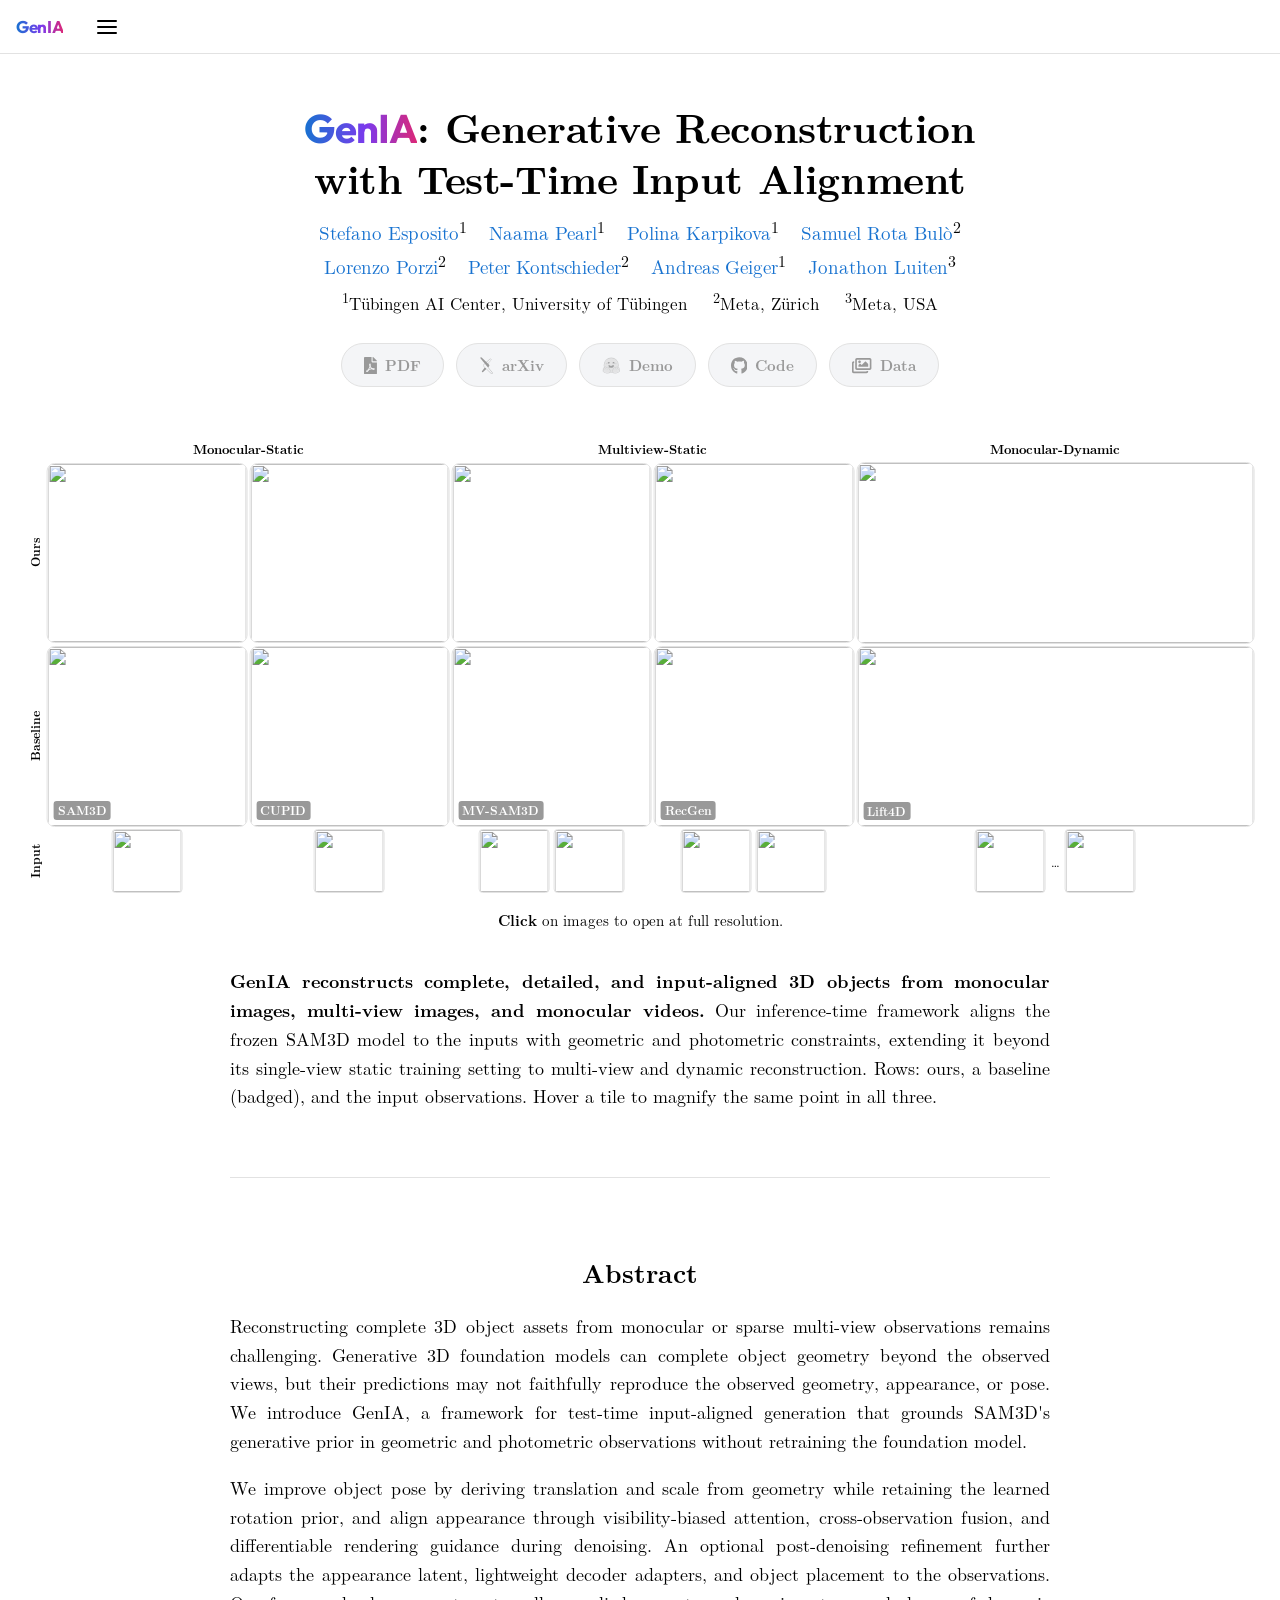
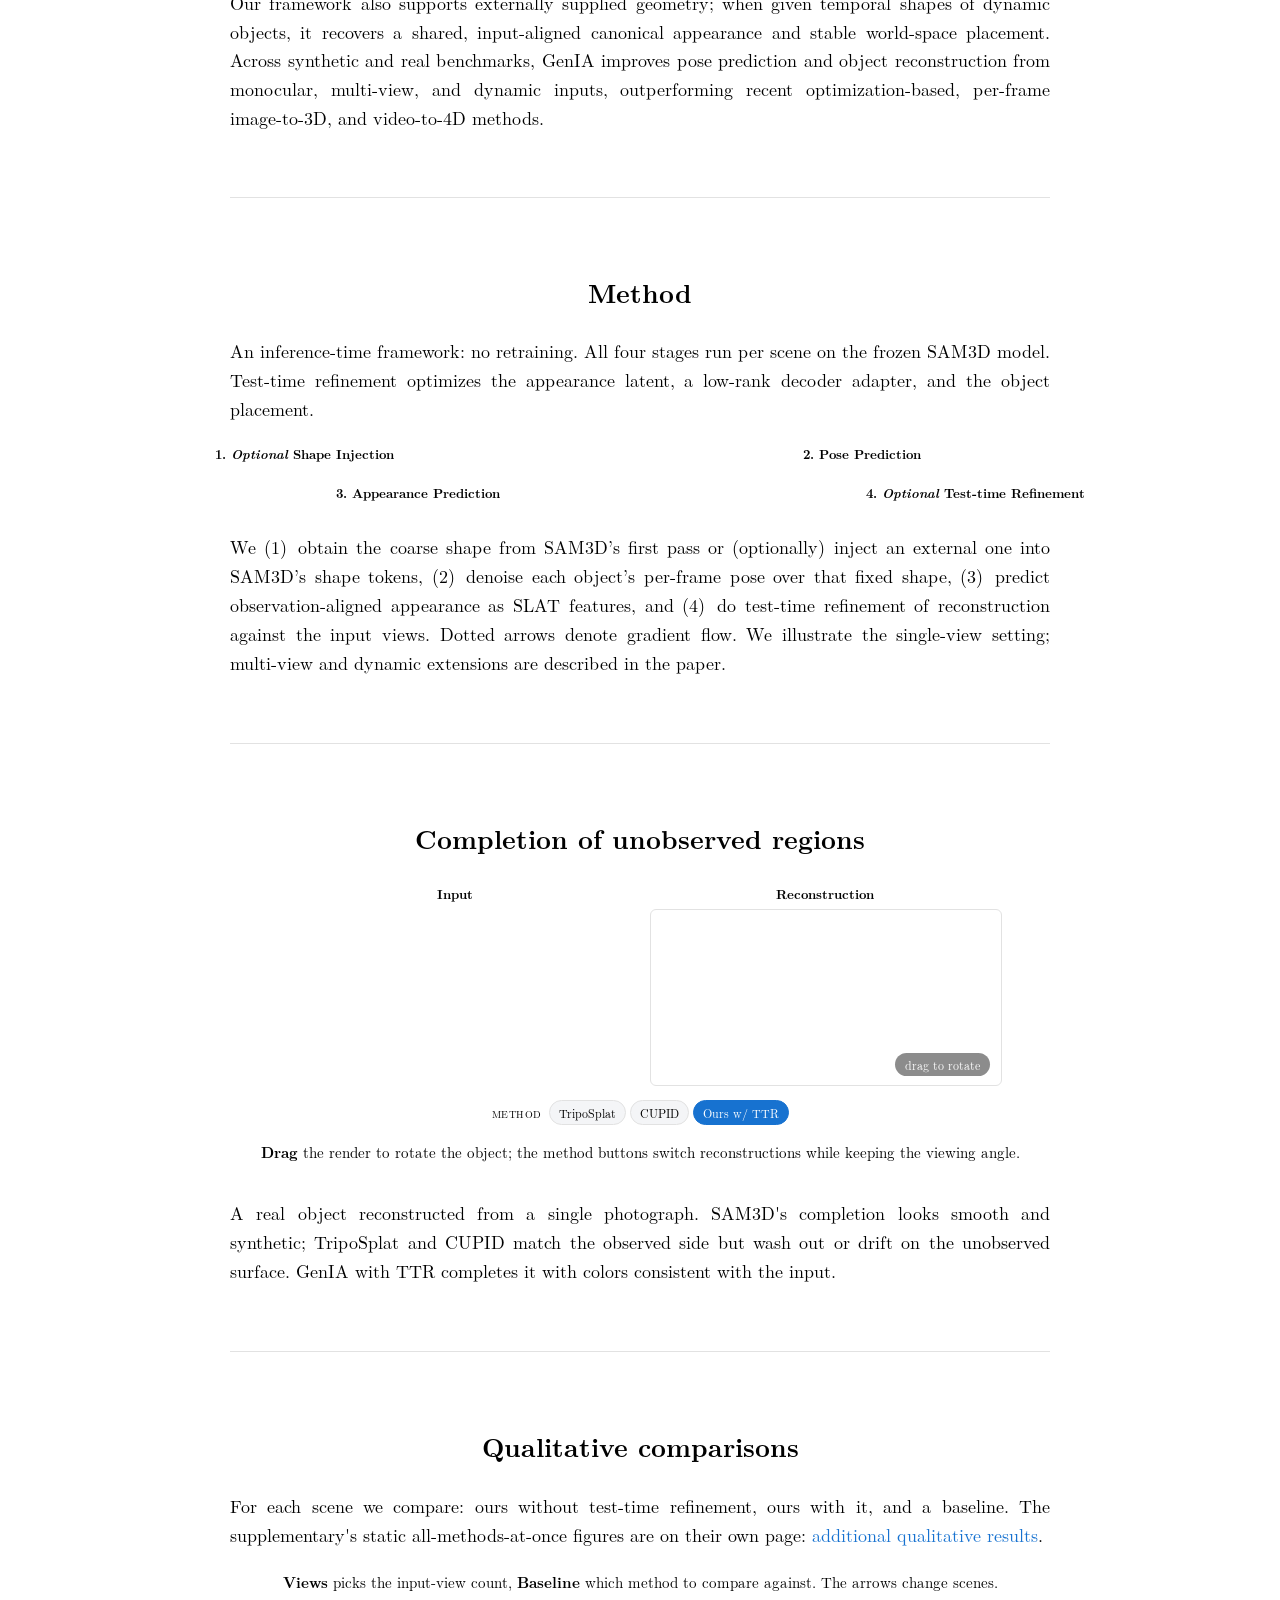
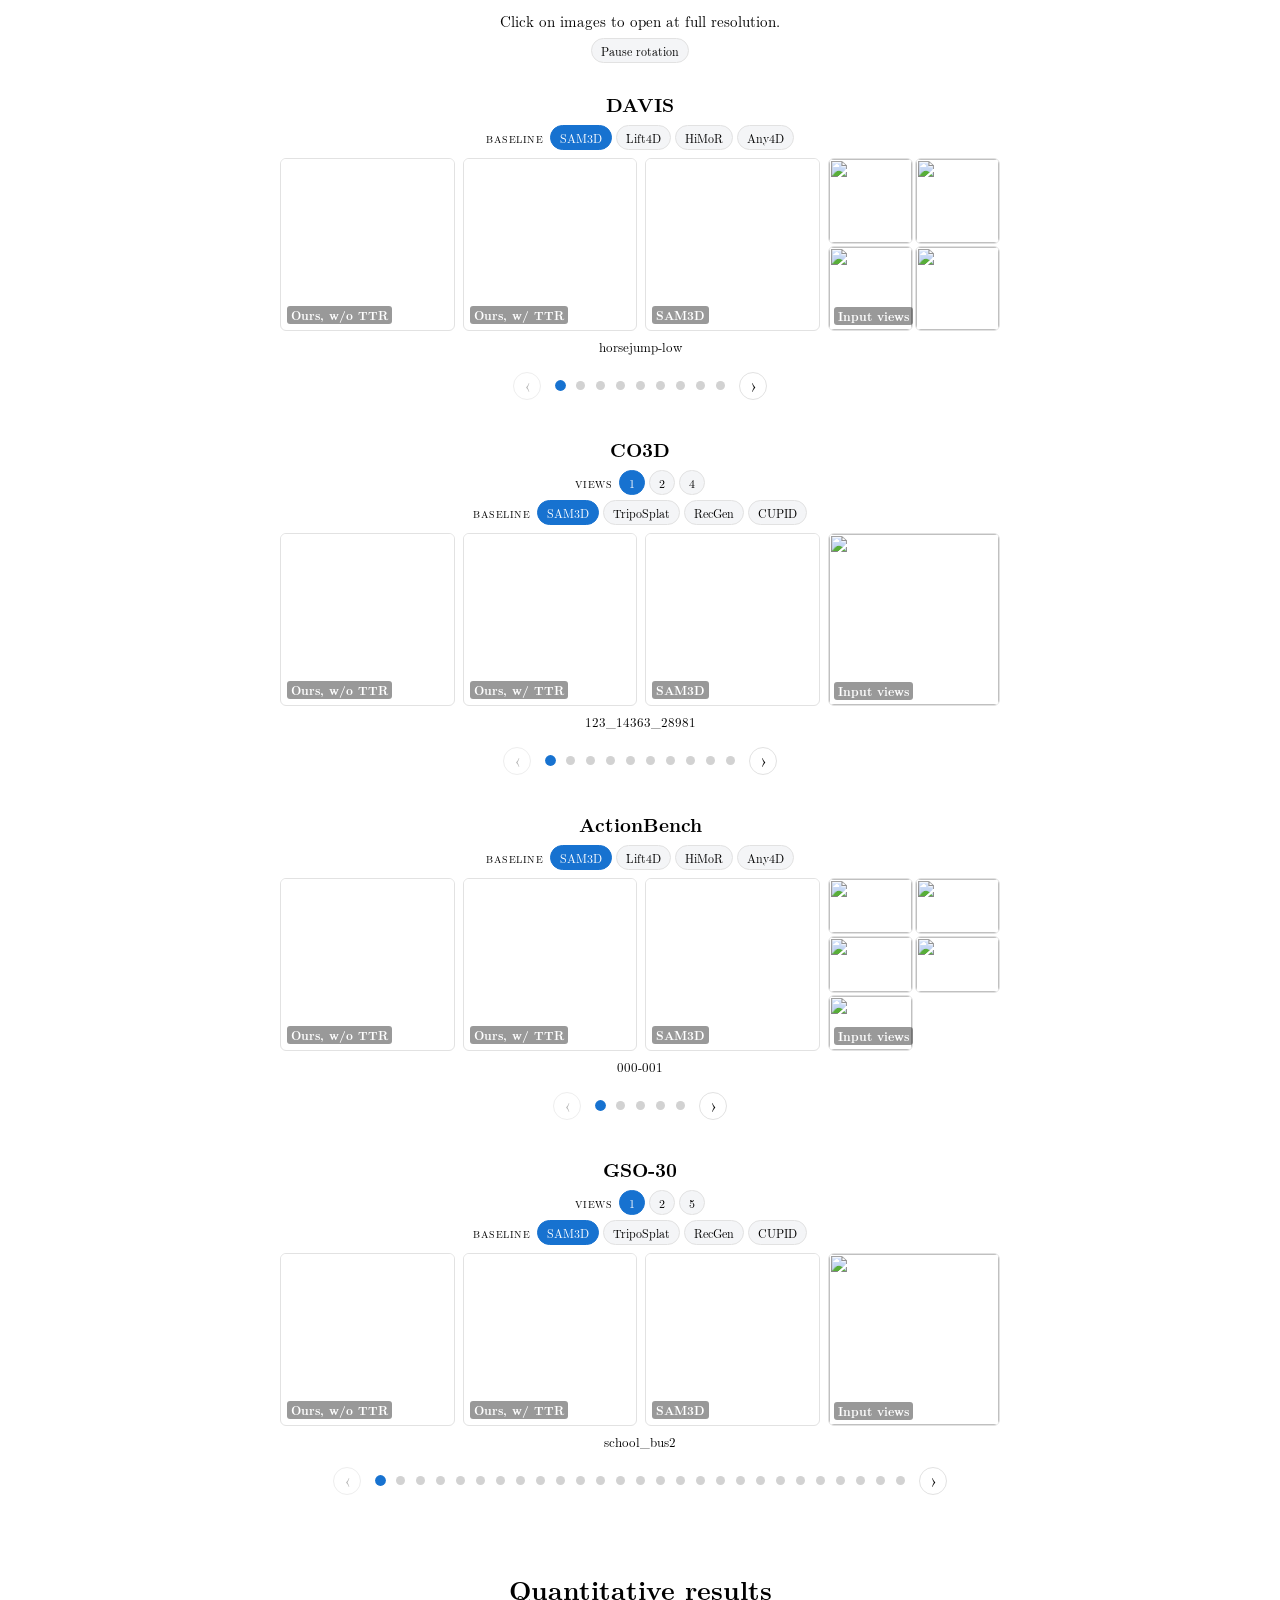
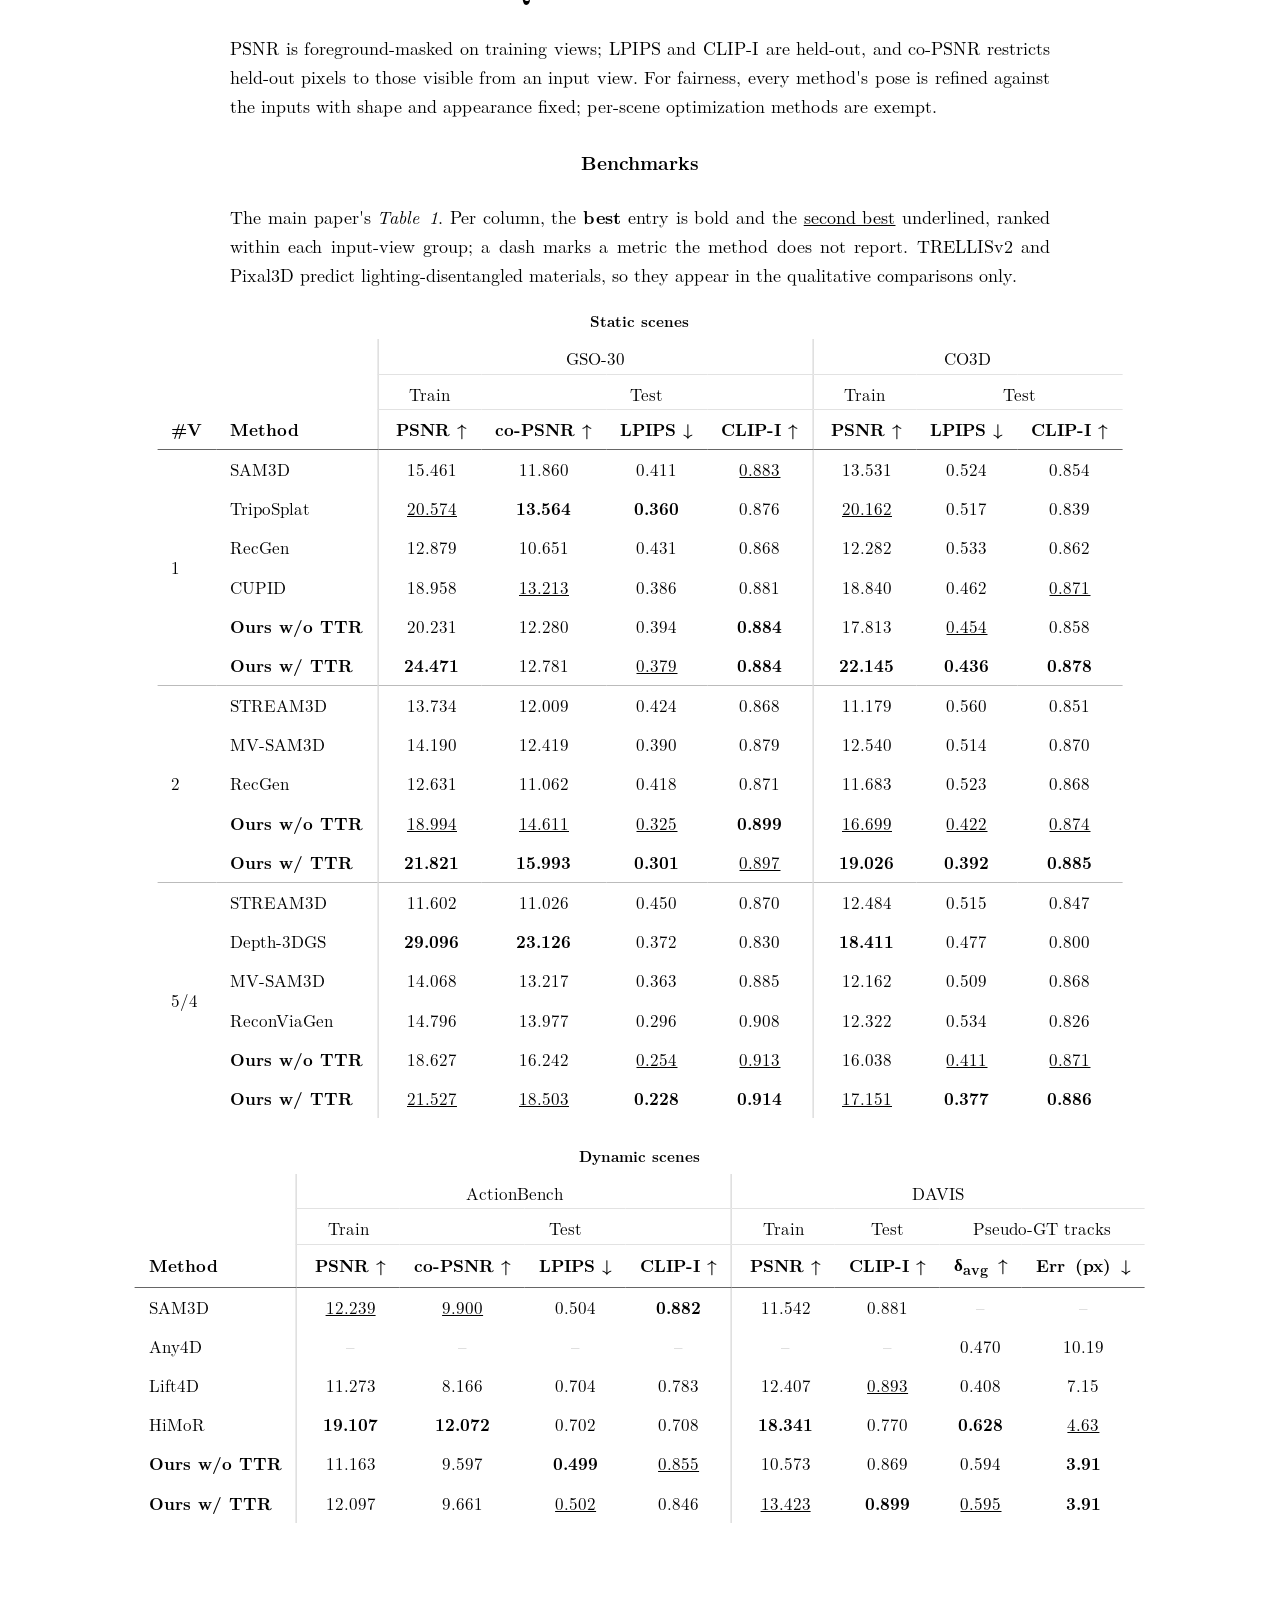
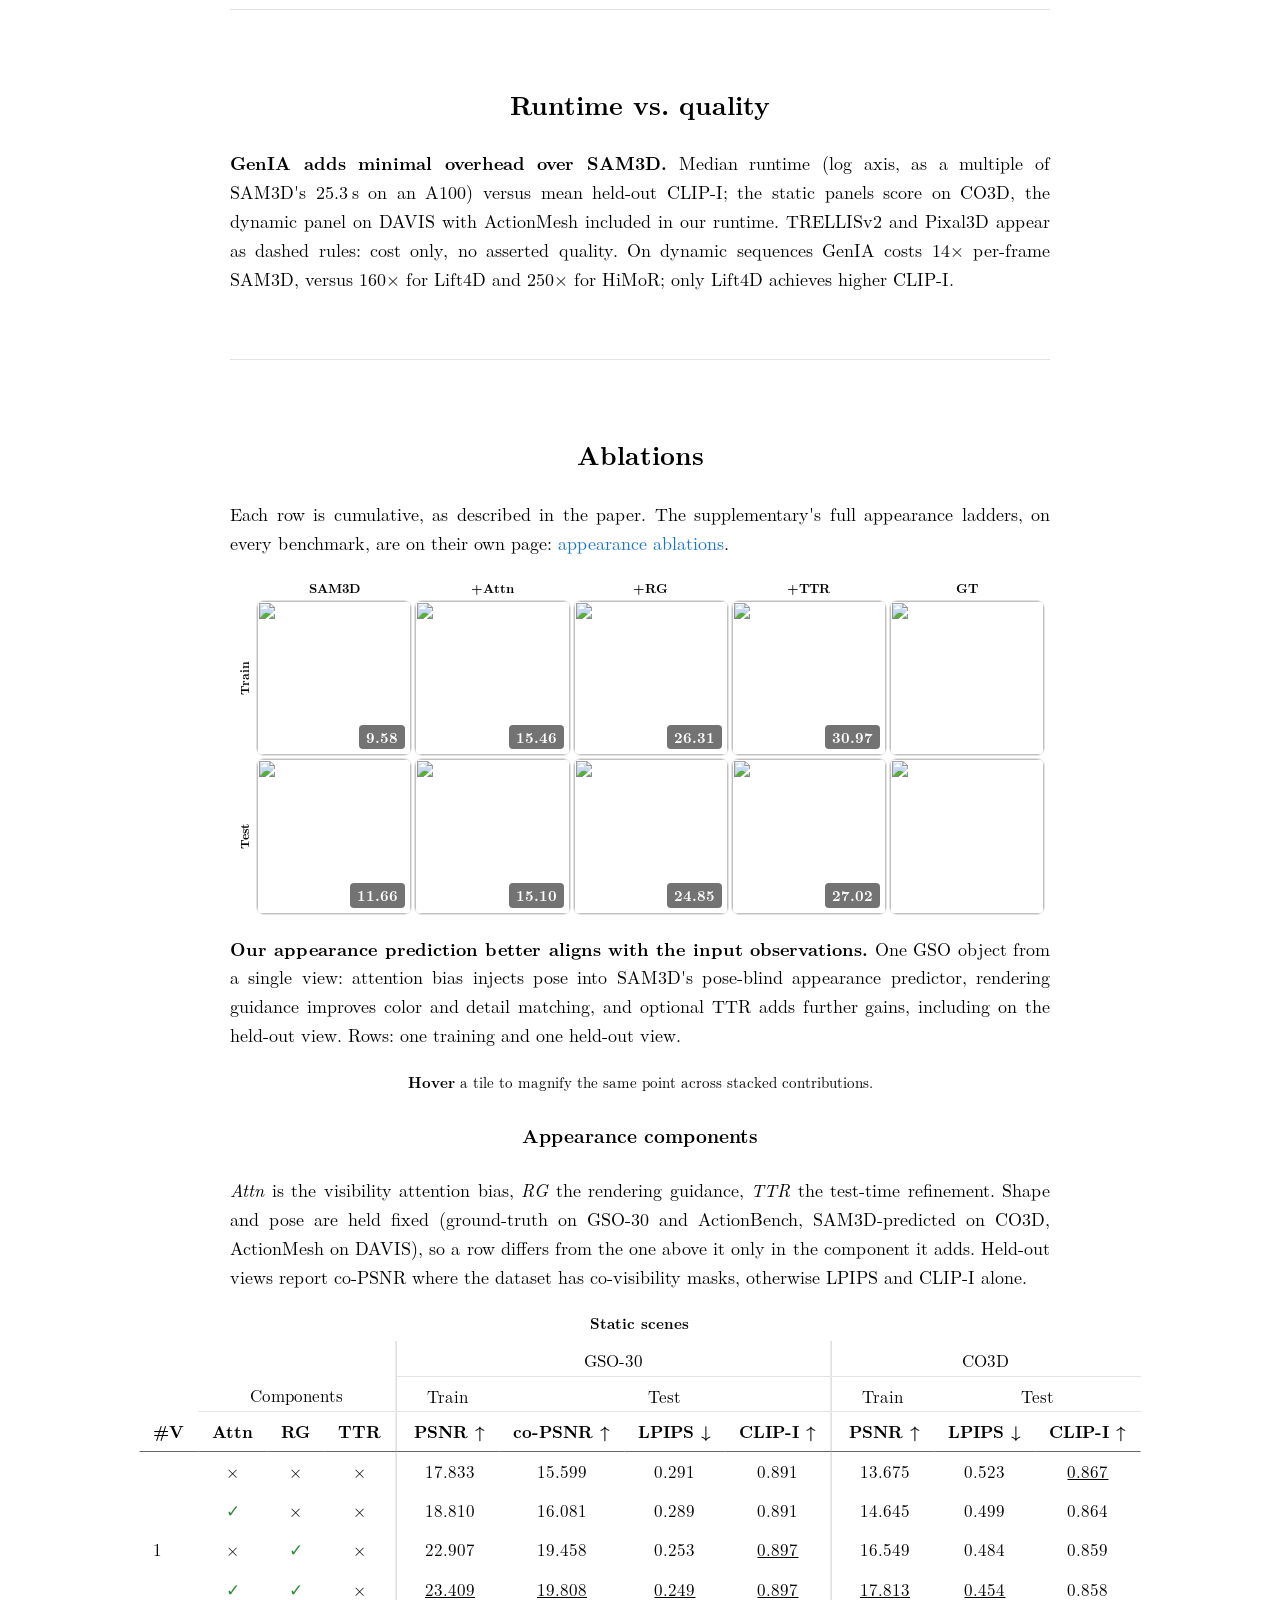
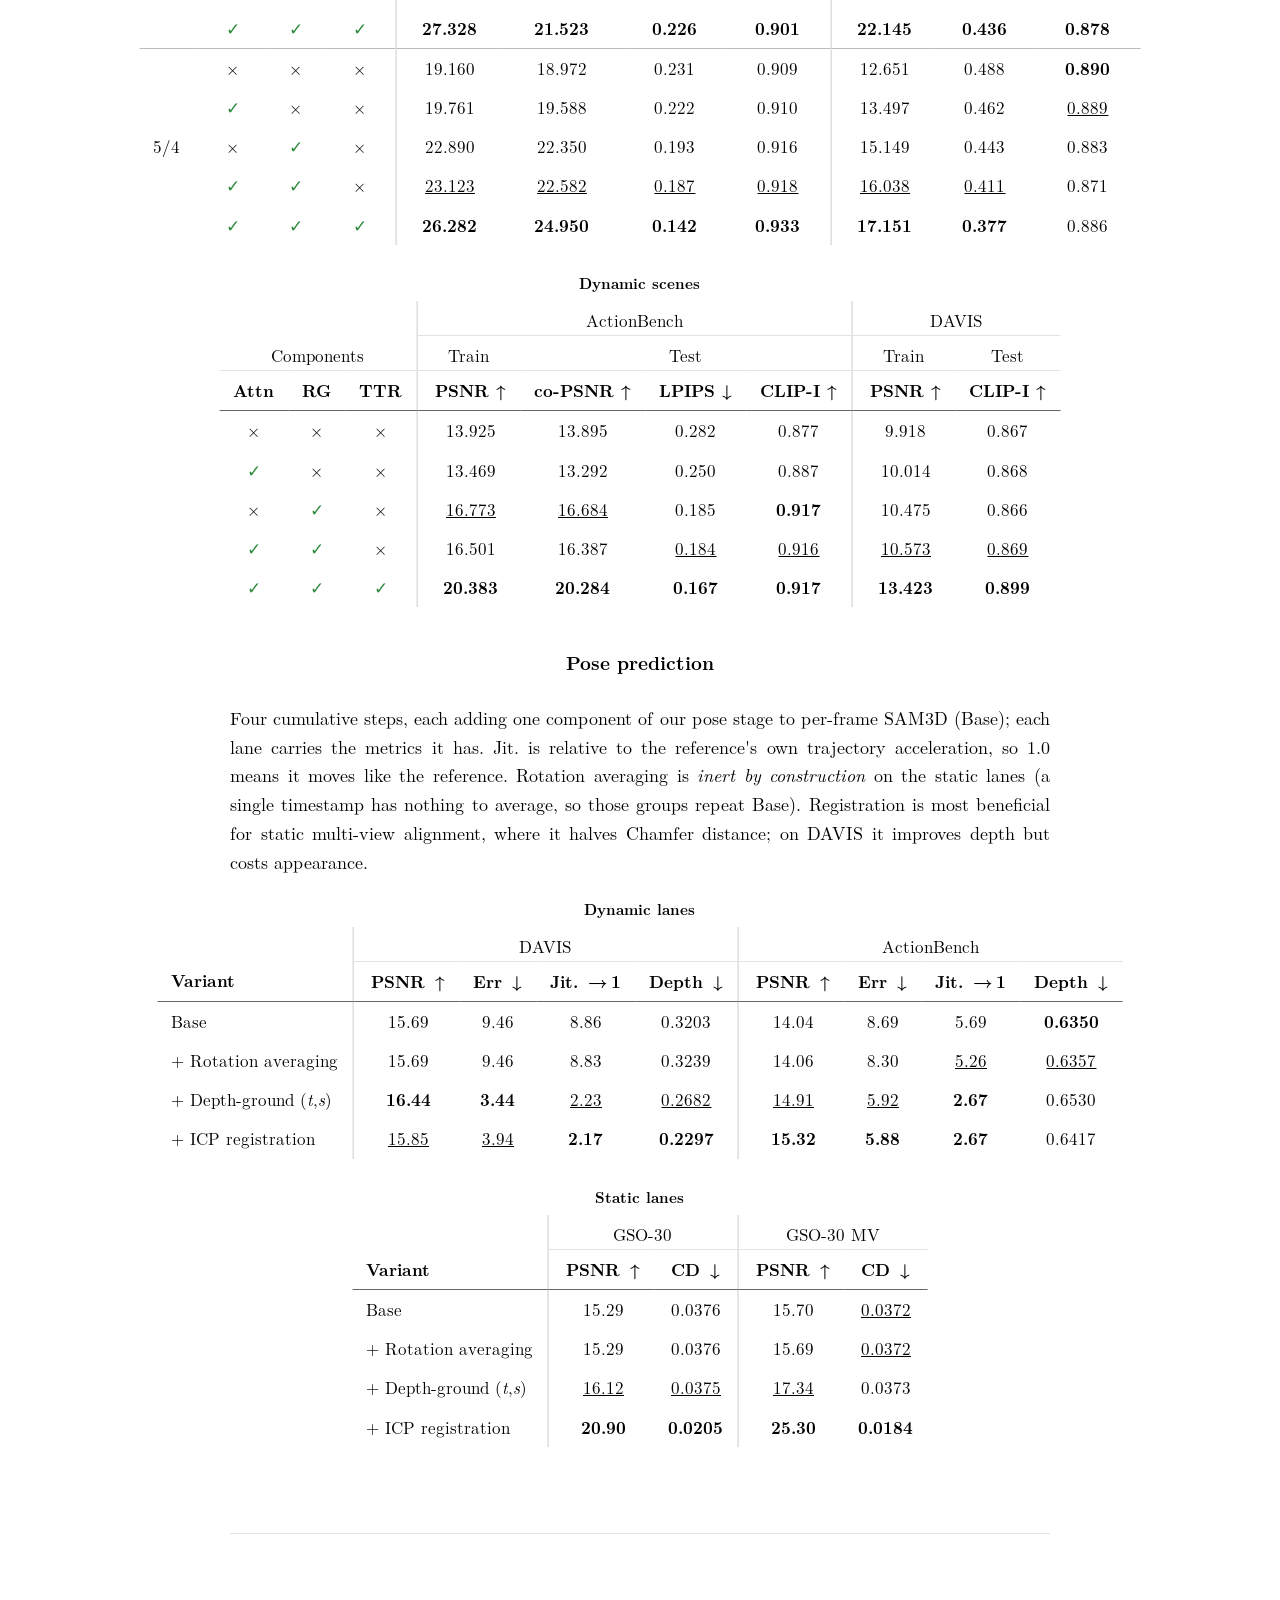
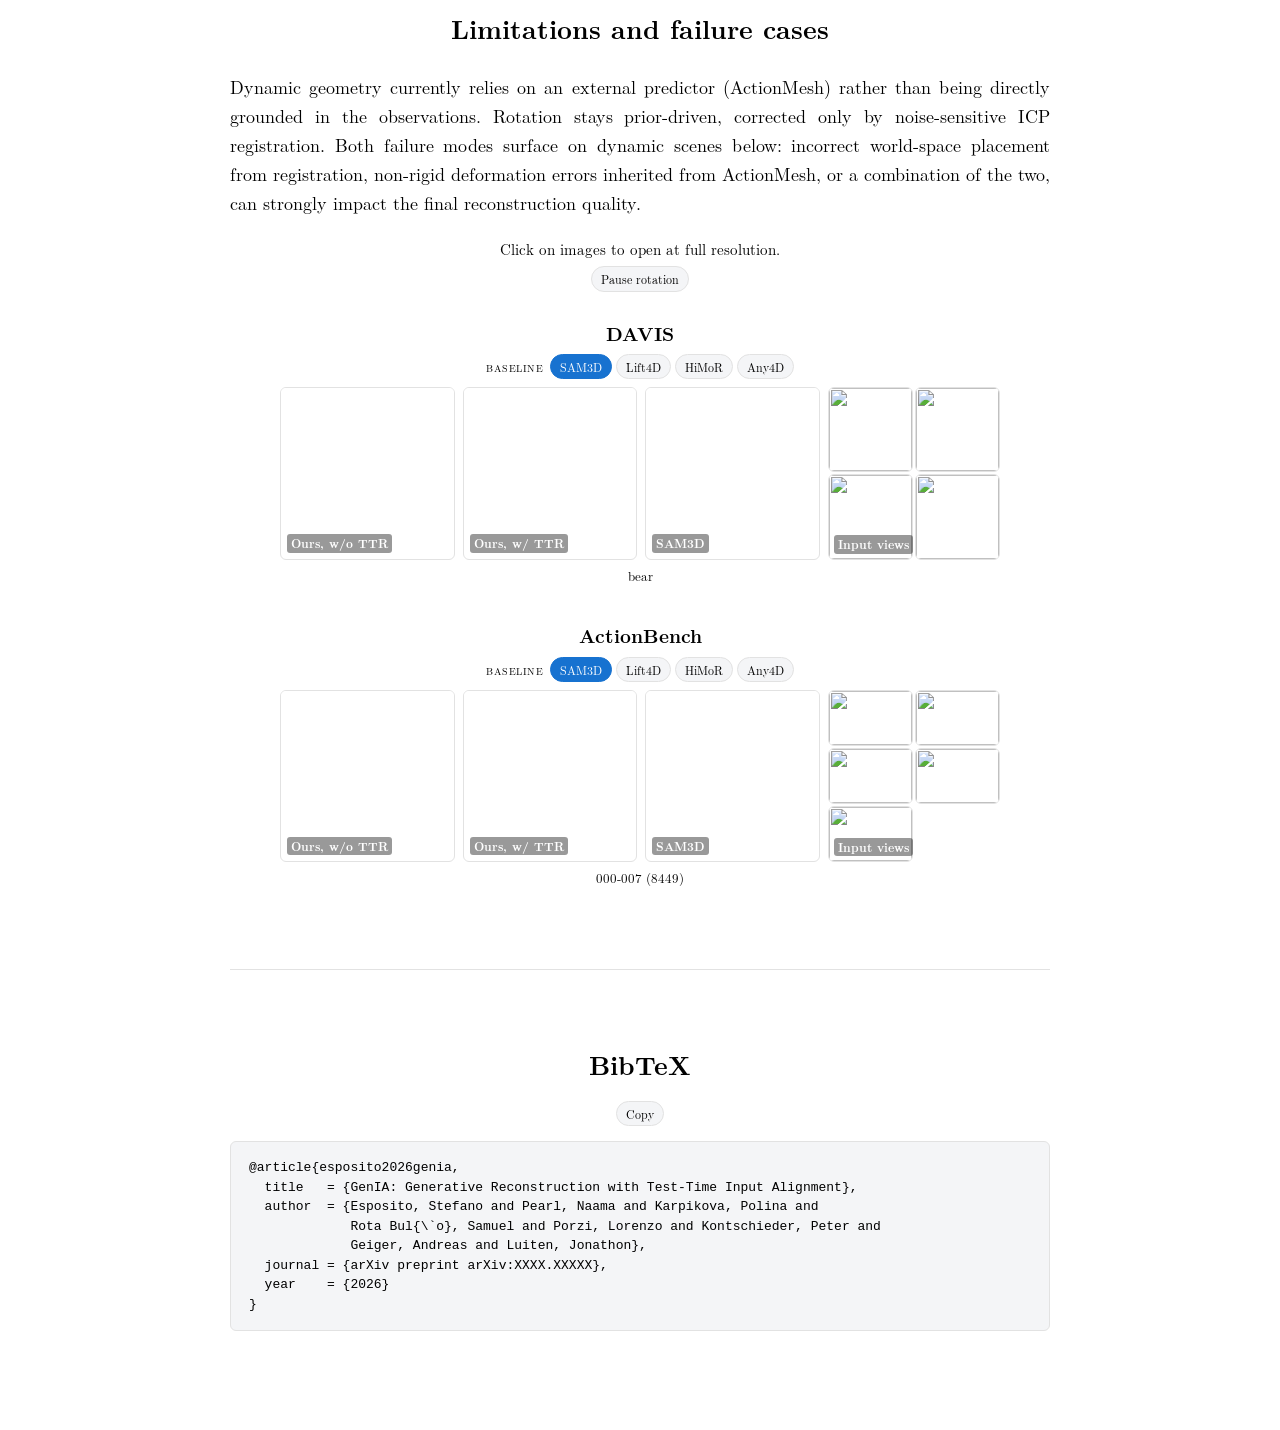
==== commit e319037e: "GenIA project page Static site (index.html, qualitative.html, ablations.html, css/, js/) with the ge" ====
--- a/index.html
+++ b/index.html
@@ -28,15 +28,14 @@
     <a class="navbar-brand" href="#top"><span class="title-brand">GenIA</span></a>
     <ul class="navbar-links">
       <li><a href="#abstract">Abstract</a></li>
-      <li><a href="#gallery3d-sec">Gallery</a></li>
       <li><a href="#method">Method</a></li>
       <li><a href="#completion-sec">Completion</a></li>
       <li><a href="#comparisons-sec">Comparisons</a></li>
       <li><a href="#quantitative">Tables</a></li>
       <li><a href="#runtime-sec">Runtime</a></li>
       <li><a href="#ablations">Ablations</a></li>
-      <li><a href="#limitations-sec">Limits</a></li>
-      <li><a href="qualitative.html">More results &rarr;</a></li>
+      <li><a href="#limitations-sec">Limitations</a></li>
+      <li><a href="qualitative.html">More qualitative &rarr;</a></li>
       <li><a href="ablations.html">More ablations &rarr;</a></li>
       <li><a href="#bibtex-section">BibTeX</a></li>
     </ul>
@@ -128,22 +127,6 @@
   <hr class="rule">
 
   <!-- ==================================================================== -->
-  <!-- 3D gallery  (built by js/app.js from data.js; see mountGallery3d)     -->
-  <!-- ==================================================================== -->
-  <section id="gallery3d-sec">
-    <h2 class="section-title">3D Gallery</h2>
-    <div id="gallery3d"></div>
-    <p class="small muted center">
-      Pick a scene by its input views, then load its interactive 3D
-      reconstruction: the input cameras and the reconstructed objects. Drag to orbit,
-      scroll to zoom, right-drag to pan, <strong>R</strong> to reset the view,
-      and <strong>E</strong> to cycle between splats, ellipsoids and points.
-    </p>
-  </section>
-
-  <hr class="rule">
-
-  <!-- ==================================================================== -->
   <!-- Method                                                                -->
   <!-- ==================================================================== -->
   <section id="method">
--- a/css/app.css
+++ b/css/app.css
@@ -684,42 +684,20 @@
   background: var(--media-bg);
 }
 
-/* --- 3D gallery (mountGallery3d in js/app.js) ----------------------------- */
-/* Title-to-content gap of the other sections (.section-blurb's padding-top). */
-#gallery3d { padding-top: 20px; }
-/* The scene strip: one "Input views" tile per scene (.pair-panel-inputs), at
- * most five in view; the rest scroll sideways (and the pager scrolls to them). */
-.g3d-strip { --tile: 120px; display: flex; gap: 10px; justify-content: safe center; overflow-x: auto;
-  padding: 2px; max-width: calc(5 * var(--tile) + 4 * 10px + 4px); margin: 0 auto; scroll-snap-type: x proximity; }
-button.g3d-scene { flex: none; width: var(--tile); padding: 0; border: 0; background: none; cursor: pointer;
-  scroll-snap-align: start; }
-.g3d-scene .pair-panel { flex: none; width: 100%; }
-.g3d-scene:hover .pair-input-thumb { border-color: var(--muted); }
-.g3d-scene.active .pair-input-thumb { border-color: var(--link); box-shadow: 0 0 0 1px var(--link); }
-/* The one viewer, framed like the teaser tiles (.teaser-cell). */
-.g3d-view { position: relative; aspect-ratio: 16 / 9; overflow: hidden; margin-top: 14px;
-  border: 1px solid var(--rule); border-radius: 8px; background: var(--media-bg); }
-.g3d-view iframe { position: absolute; inset: 0; width: 100%; height: 100%; border: 0; }
-/* Before the first load: the scene's first view, washed out behind the button. */
-.g3d-poster { position: absolute; inset: 0; width: 100%; height: 100%; object-fit: cover;
-  filter: blur(6px); transform: scale(1.05); opacity: .35; }
-.g3d-load { position: absolute; inset: 0; width: 100%; border: 0; cursor: pointer; background: transparent;
-  color: var(--ink); font: inherit; font-size: var(--fs-lg); display: flex;
-  align-items: center; justify-content: center; }
-.g3d-load span { padding: 8px 18px; line-height: 1; border: 1px solid var(--rule);
-  border-radius: 999px; background: var(--surface); transition: border-color .15s, color .15s; }
-.g3d-load:hover span { border-color: var(--link); color: var(--link); }
-@media (max-width: 720px) {
-  .g3d-strip { --tile: 88px; }
-  .g3d-view { aspect-ratio: 4 / 3; }
-}
-
 /* --- teaser grid --------------------------------------------------------- */
 /* Mirrors figures/teaser.tex: a row-label column plus one column per panel, the
    column proportions coming from the manifest (the paper's measured \textwidth
    fractions) as `fr` weights. The tile frame and the badge plate are the paper's
    too -- \borderedimg's light rounded border, and the `tilebadge` style's dark
    translucent plate tucked into the bottom-LEFT corner. */
+/* The teaser gets ~30% more room than the 1080px page column: it escapes
+ * <main class="page"> and re-centres on the viewport, the same full-bleed
+ * idiom .qual-row and figure.table-block use, never wider than the viewport. */
+#teaser {
+  width: min(calc(var(--page) * 1.3), 96vw);
+  margin-left: 50%;
+  transform: translateX(-50%);
+}
 .teaser-grid {
   display: grid;
   gap: 2px;
